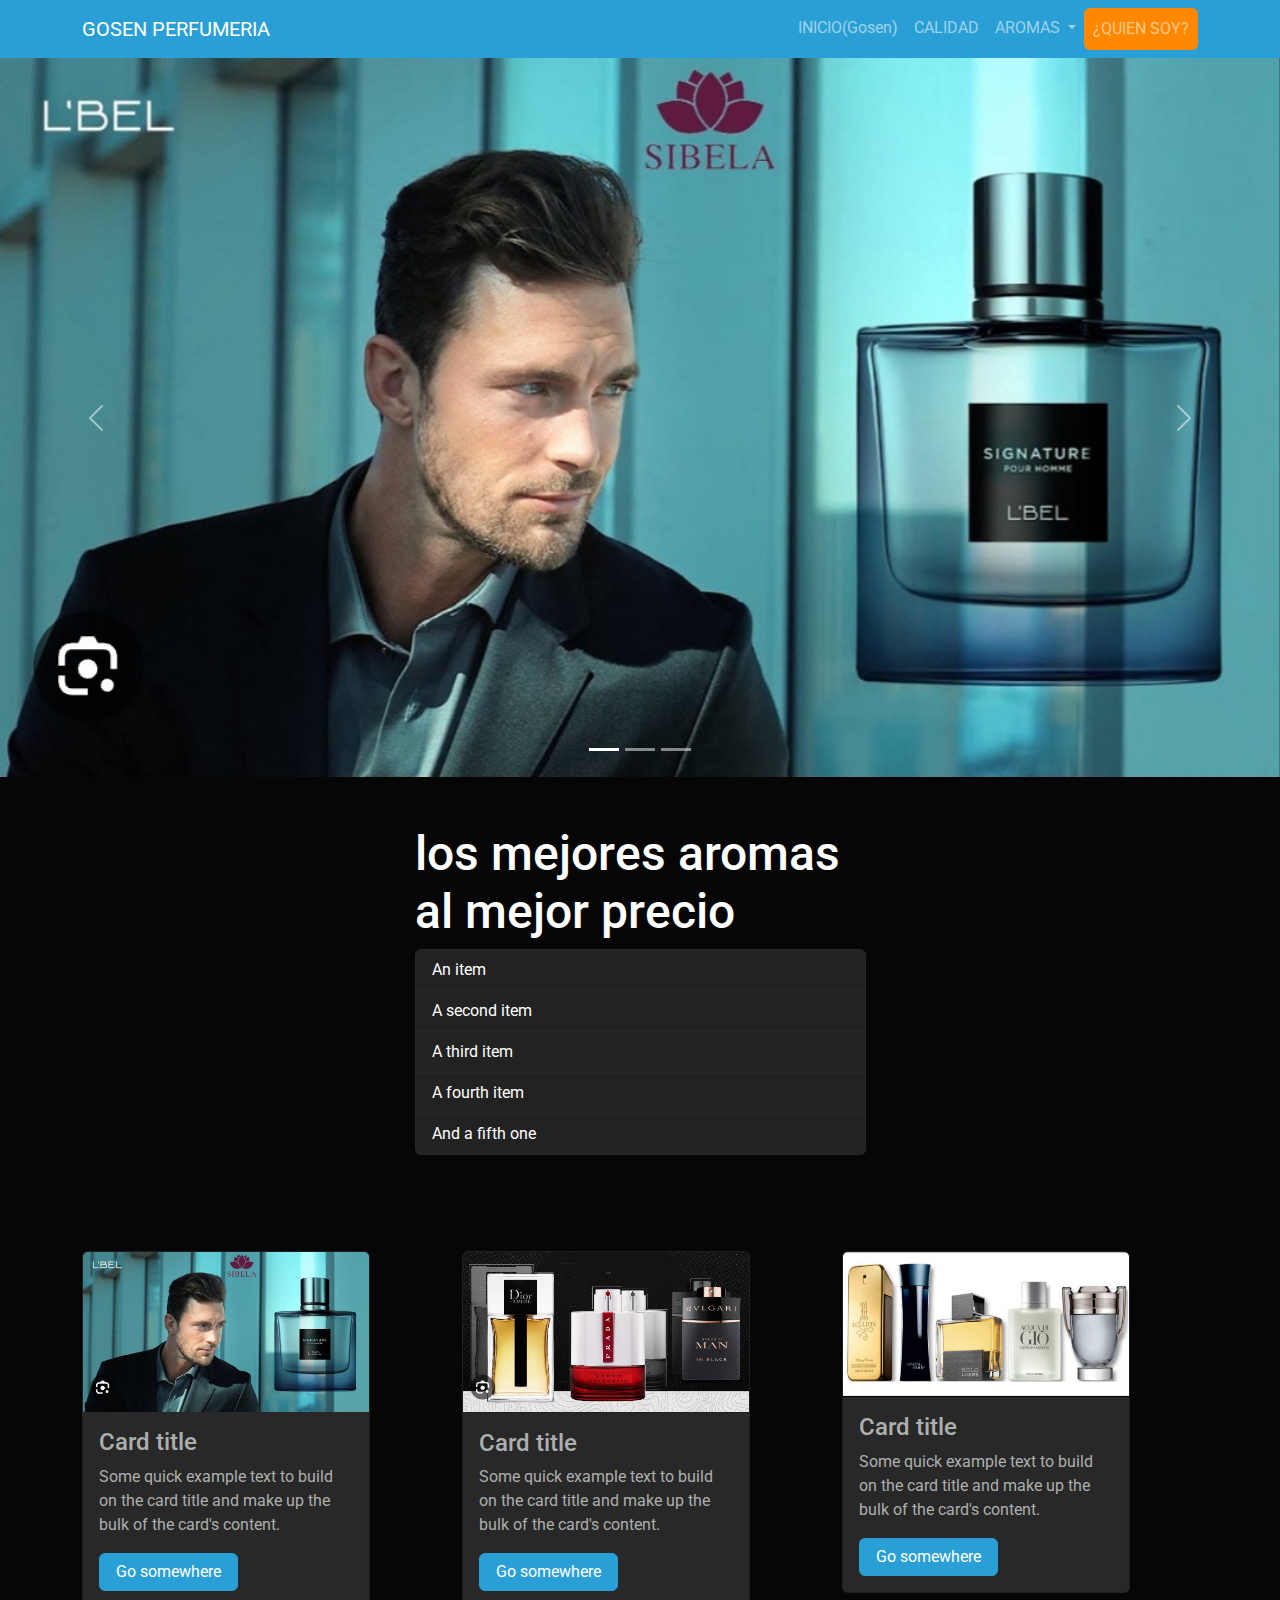
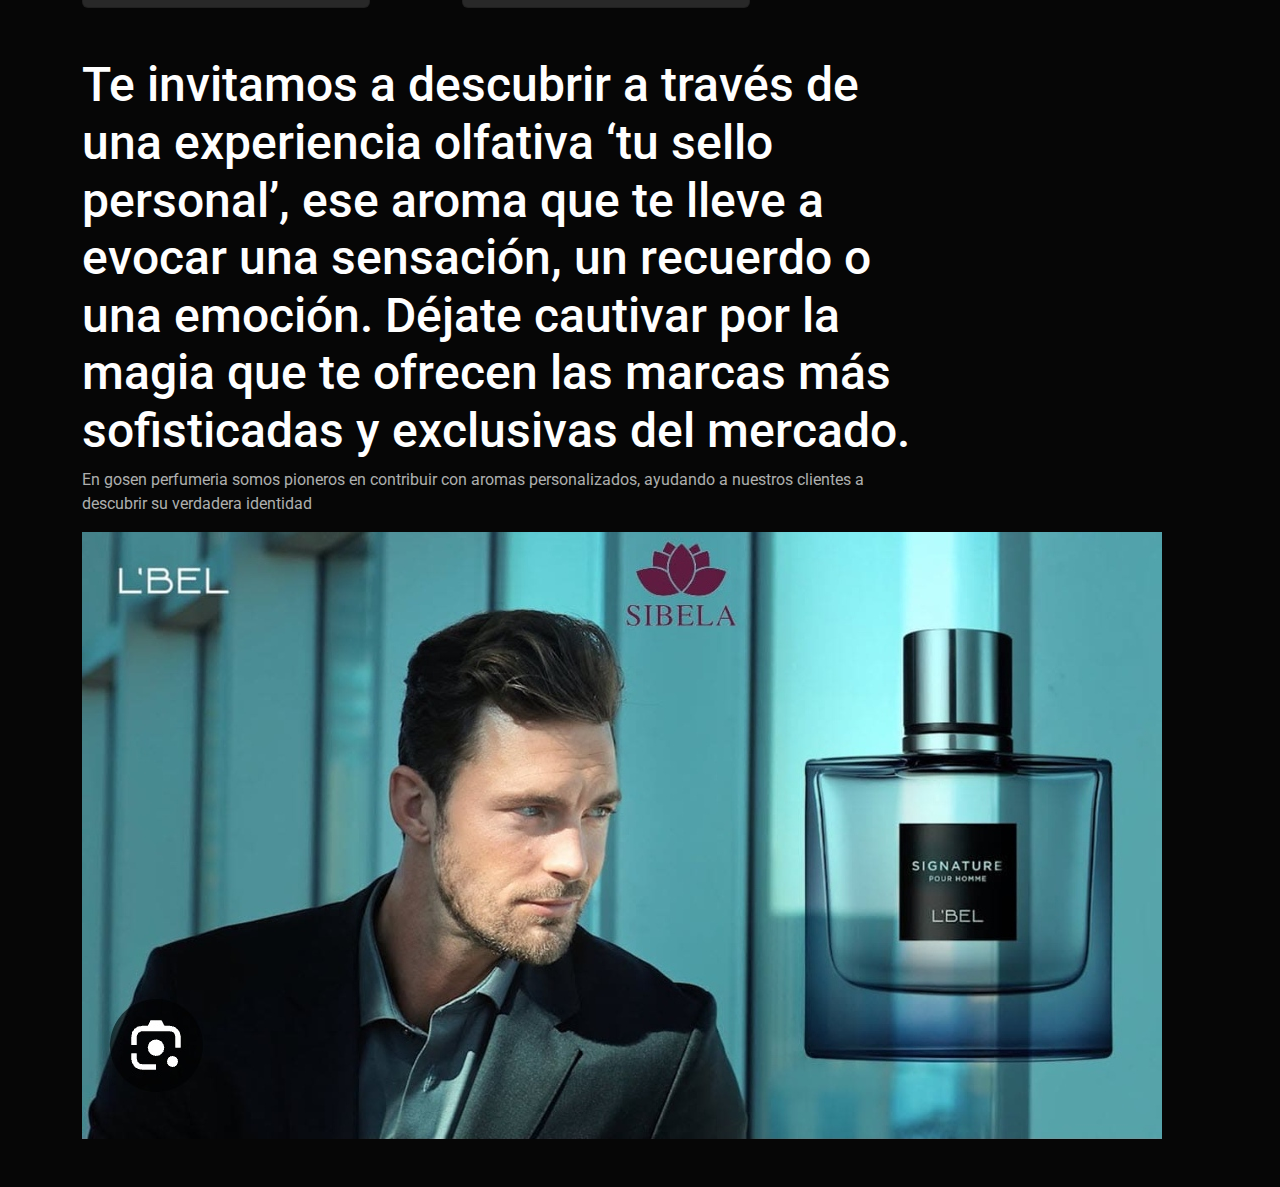
==== index.html @ 59d9da69 "Add files via upload" ====
<!DOCTYPE html>
<html lang="es">
<head>
    <meta charset="UTF-8">
    <meta http-equiv="X-UA-Compatible" content="IE=edge">
    <meta name="viewport" content="width=device-width, initial-scale=1.0">
    <title>Gosen Perfumeria</title>
    <link href="https://cdn.jsdelivr.net/npm/bootstrap@5.0.1/dist/css/bootstrap.min.css" rel="stylesheet">
    <link rel="stylesheet" href="bootstrap.min.css">
</head>
<body>
    <div class="container-fluid bg-primary">

        <div class="container">
            <nav class="navbar navbar-expand-lg navbar-dark">
                <a class="navbar-brand" href="#">GOSEN PERFUMERIA</a>
                <button class="navbar-toggler" type="button" data-toggle="collapse" data-target="#navbarSupportedContent" aria-controls="navbarSupportedContent" aria-expanded="false" aria-label="Toggle navigation">
                  <span class="navbar-toggler-icon"></span>
                </button>
              
                <div class="collapse navbar-collapse" id="navbarSupportedContent">
                  <ul class="navbar-nav ms-auto">
                    <li class="nav-item active">
                      <a class="nav-link" href="#">INICIO<span class="sr-only">(Gosen)</span></a>
                    </li>
                    <li class="nav-item">
                      <a class="nav-link" href="#">CALIDAD</a>
                    </li>
                    <li class="nav-item dropdown">
                      <a class="nav-link dropdown-toggle" href="#" id="navbarDropdown" role="button" data-toggle="dropdown" aria-haspopup="true" aria-expanded="false">
                        AROMAS
                      </a>
                      <div class="dropdown-menu" aria-labelledby="navbarDropdown">
                        <a class="dropdown-item" href="#">Action</a>
                        <a class="dropdown-item" href="#">Another action</a>
                        <div class="dropdown-divider"></div>
                        <a class="dropdown-item" href="#">Something else here</a>
                      </div>
                    </li>
                    <li class="nav-item">
                      <a class="nav-link bg-warning btn" href="#">¿QUIEN SOY?</a>
                    </li>
                  </ul>
                </div>
              </nav>
        </div>
        

    </div>

    

    <div id="carouselExampleIndicators" class="carousel slide" data-bs-ride="carousel">
        <div class="carousel-indicators">
          <button type="button" data-bs-target="#carouselExampleIndicators" data-bs-slide-to="0" class="active" aria-current="true" aria-label="Slide 1"></button>
          <button type="button" data-bs-target="#carouselExampleIndicators" data-bs-slide-to="1" aria-label="Slide 2"></button>
          <button type="button" data-bs-target="#carouselExampleIndicators" data-bs-slide-to="2" aria-label="Slide 3"></button>
        </div>
        <div class="carousel-inner">
          <div class="carousel-item active">
            <img src="./img/gosen1.jpg" class="d-block w-100" alt="...">
          </div>
          <div class="carousel-item">
            <img src="./img/gosen2.jpg" class="d-block w-100" alt="...">
          </div>
          <div class="carousel-item">
            <img src="./img/gosen3.jpg" class="d-block w-100" alt="...">
          </div>
        </div>
        <button class="carousel-control-prev" type="button" data-bs-target="#carouselExampleIndicators" data-bs-slide="prev">
          <span class="carousel-control-prev-icon" aria-hidden="true"></span>
          <span class="visually-hidden">Previous</span>
        </button>
        <button class="carousel-control-next" type="button" data-bs-target="#carouselExampleIndicators" data-bs-slide="next">
          <span class="carousel-control-next-icon" aria-hidden="true"></span>
          <span class="visually-hidden">Next</span>
        </button>
      </div>

          

          <div class="container mt-5">
            <div class="row justify-content-center">
                <div class="col-5">
                    <h2>los mejores aromas al mejor precio</h2>
                    <ul class="list-group">
                        <li class="list-group-item">An item</li>
                        <li class="list-group-item">A second item</li>
                        <li class="list-group-item">A third item</li>
                        <li class="list-group-item">A fourth item</li>
                        <li class="list-group-item">And a fifth one</li>
                      </ul>
                </div>
            </div>


            <div class="row mt-5">
                <div class="col-12 col-md-4 mt-5">
                    <div class="card" style="width: 18rem;">
                        <img class="card-img-top" src="./img/gosen1.jpg" alt="Card image cap">
                        <div class="card-body">
                          <h5 class="card-title">Card title</h5>
                          <p class="card-text">Some quick example text to build on the card title and make up the bulk of the card's content.</p>
                          <a href="#" class="btn btn-primary">Go somewhere</a>
                        </div>
                      </div>
                </div>
                <div class="col-12 col-md-4 mt-5">
                    <div class="card" style="width: 18rem;">
                        <img class="card-img-top" src="./img/gosen2.jpg" alt="Card image cap">
                        <div class="card-body">
                          <h5 class="card-title">Card title</h5>
                          <p class="card-text">Some quick example text to build on the card title and make up the bulk of the card's content.</p>
                          <a href="#" class="btn btn-primary">Go somewhere</a>
                        </div>
                      </div>
                </div>
                <div class="col-12 col-md-4 mt-5">
                    <div class="card" style="width: 18rem;">
                        <img class="card-img-top" src="./img/gosen3.jpg" alt="Card image cap">
                        <div class="card-body">
                          <h5 class="card-title">Card title</h5>
                          <p class="card-text">Some quick example text to build on the card title and make up the bulk of the card's content.</p>
                          <a href="#" class="btn btn-primary">Go somewhere</a>
                        </div>
                      </div>
                </div>
            </div>

            <div class="row mt-5">
                <div class="col-12 col-md-9">
                    <h2>Te invitamos a descubrir a través de una experiencia olfativa ‘tu sello personal’, ese aroma que te lleve a evocar una sensación, 
                        un recuerdo o una emoción. Déjate cautivar por la magia que te ofrecen las marcas más sofisticadas y exclusivas del mercado.</h2>
                    <p>En gosen perfumeria somos pioneros en contribuir con aromas personalizados, ayudando a nuestros clientes a descubrir su verdadera identidad</p>
                    
                </div>
                <div class="col-12 col-2">
                    <img src="./img/gosen1.jpg" class=img-fluid>
                </div>
                
            </div>
          </div><br><br>

          

    
    
    <script src="https://cdn.jsdelivr.net/npm/bootstrap@5.0.1/dist/js/bootstrap.bundle.min.js"></script>
</body>
</html>
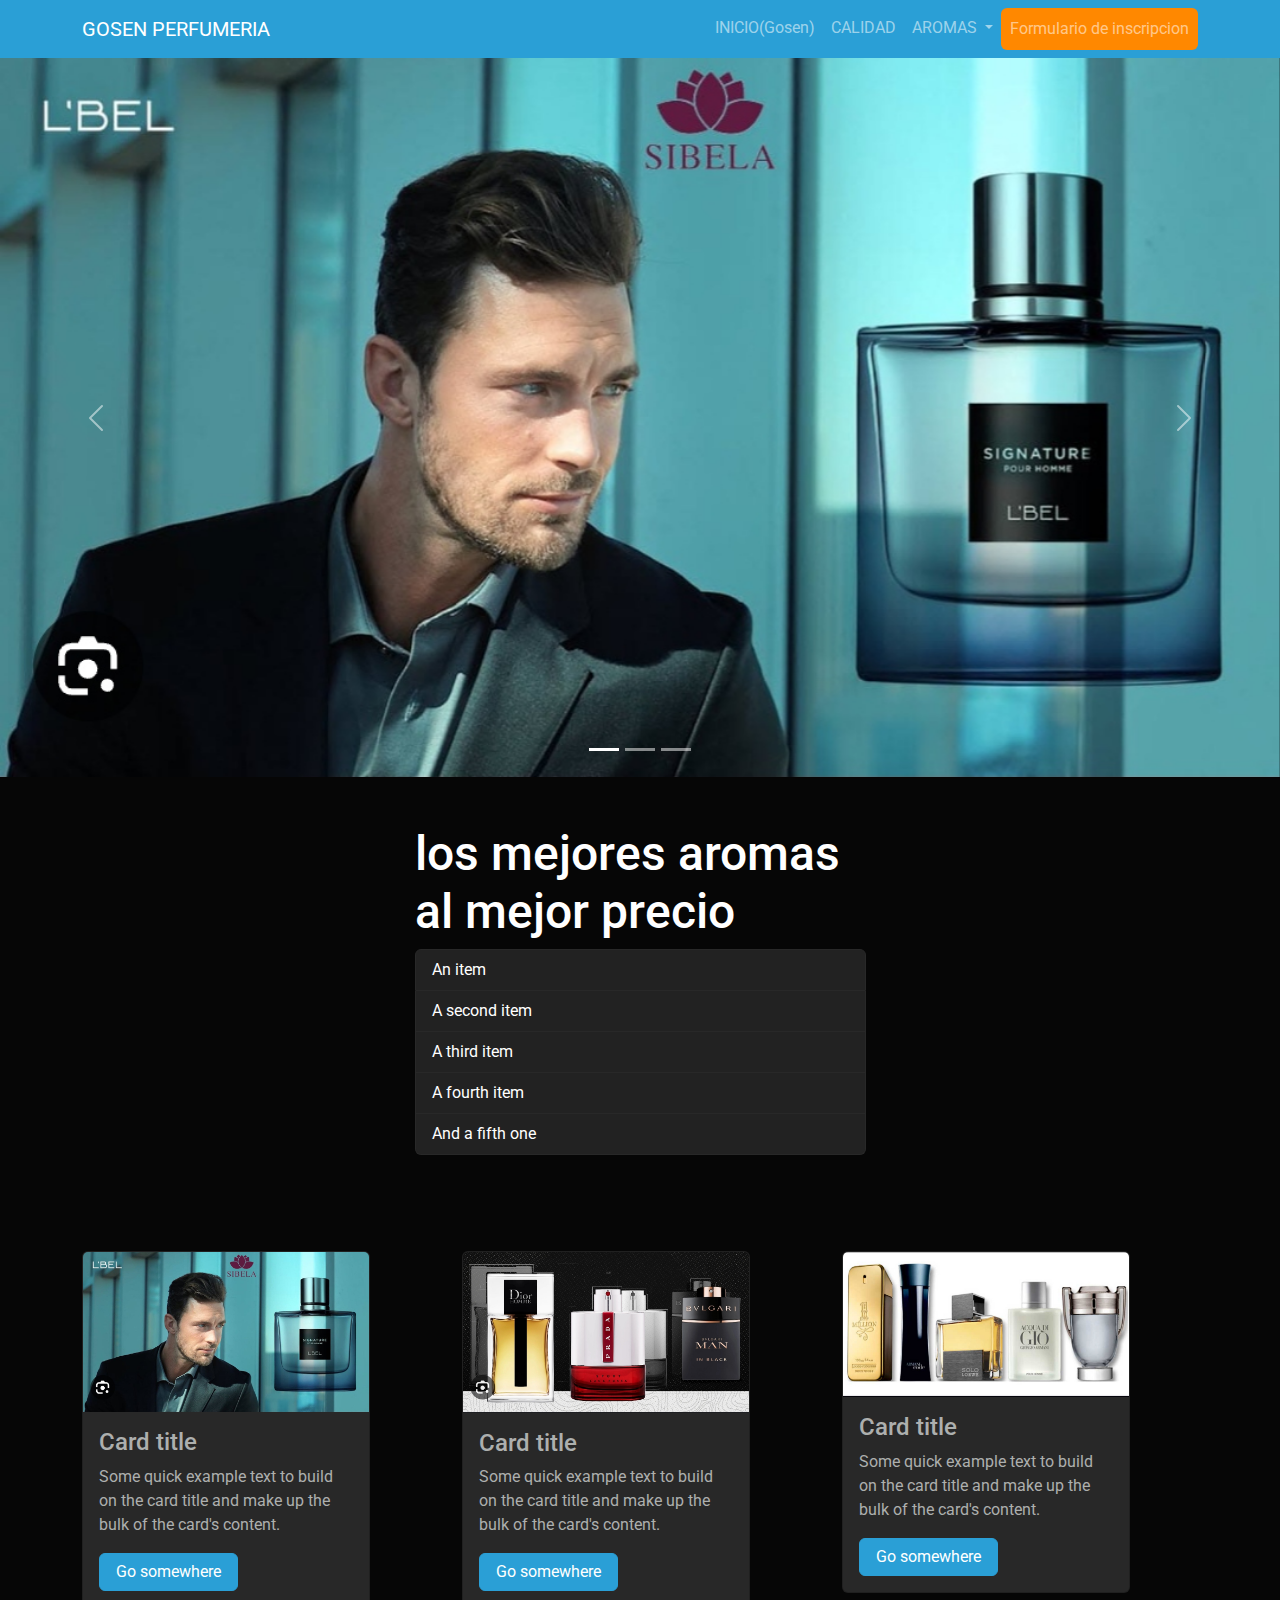
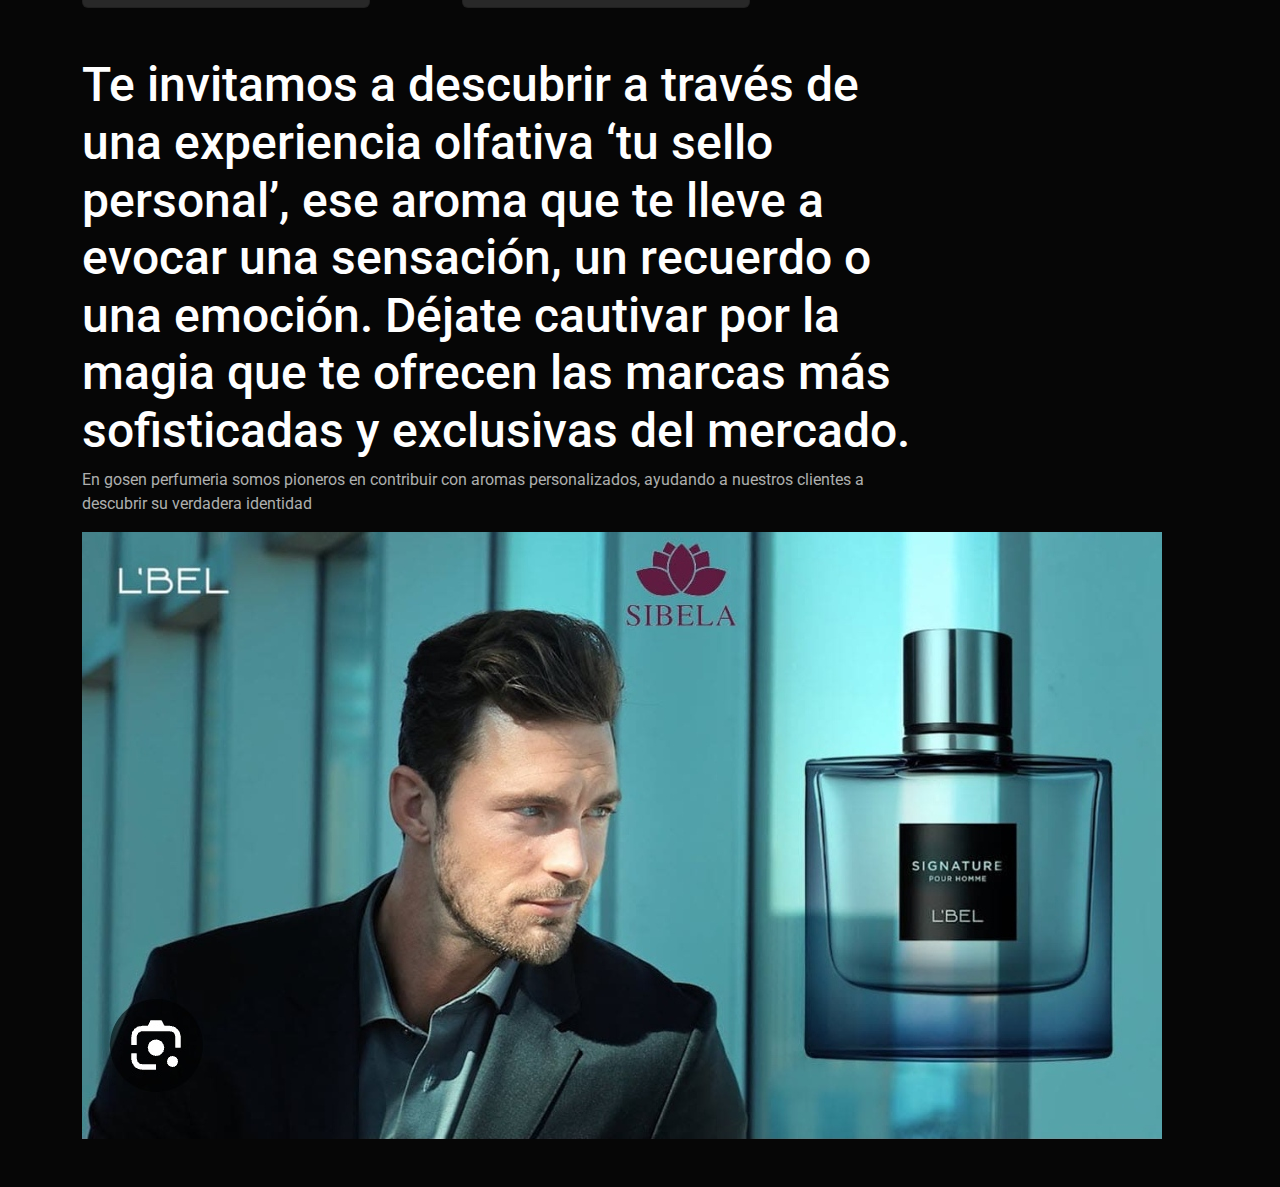
==== commit 6cbbe78a: "Add files via upload" ====
--- a/index.html
+++ b/index.html
@@ -38,7 +38,7 @@
                       </div>
                     </li>
                     <li class="nav-item">
-                      <a class="nav-link bg-warning btn" href="#">¿QUIEN SOY?</a>
+                      <a class="nav-link bg-warning btn" href="formulario.html">Formulario de inscripcion</a>
                     </li>
                   </ul>
                 </div>
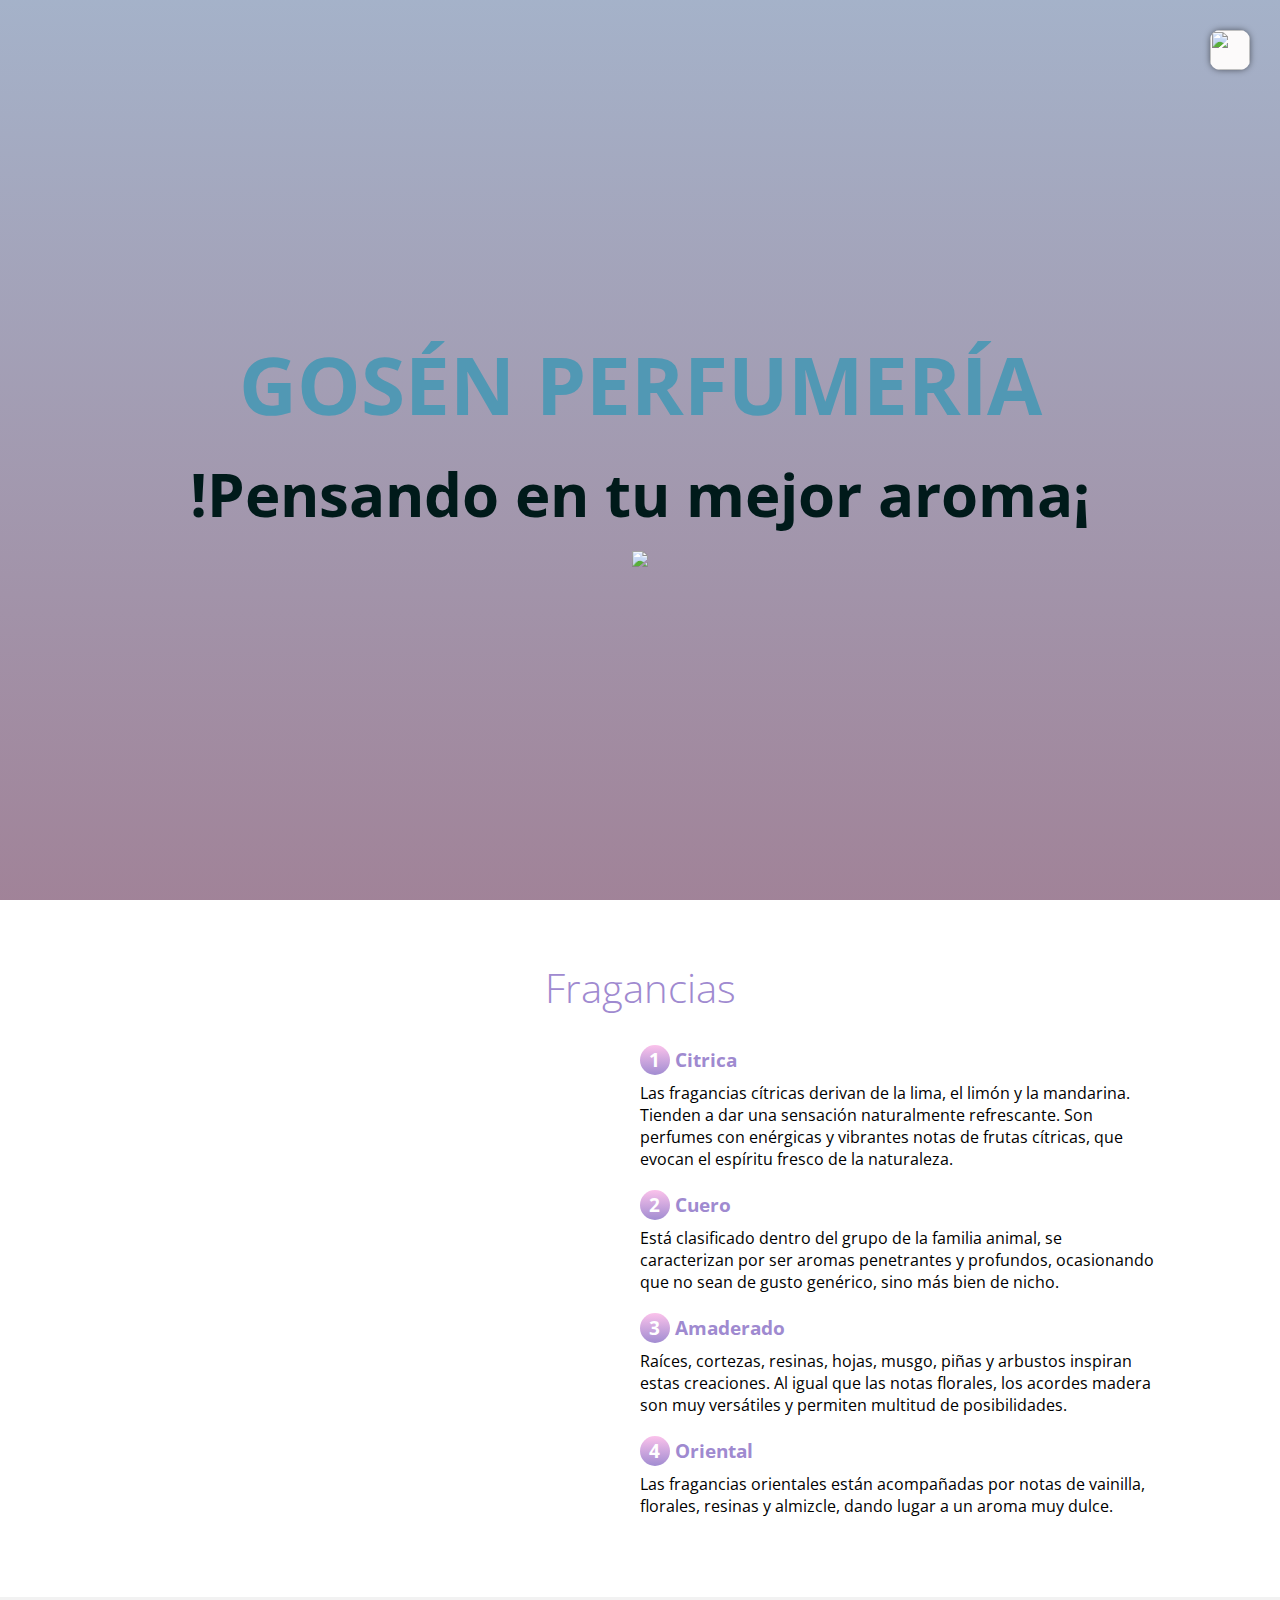
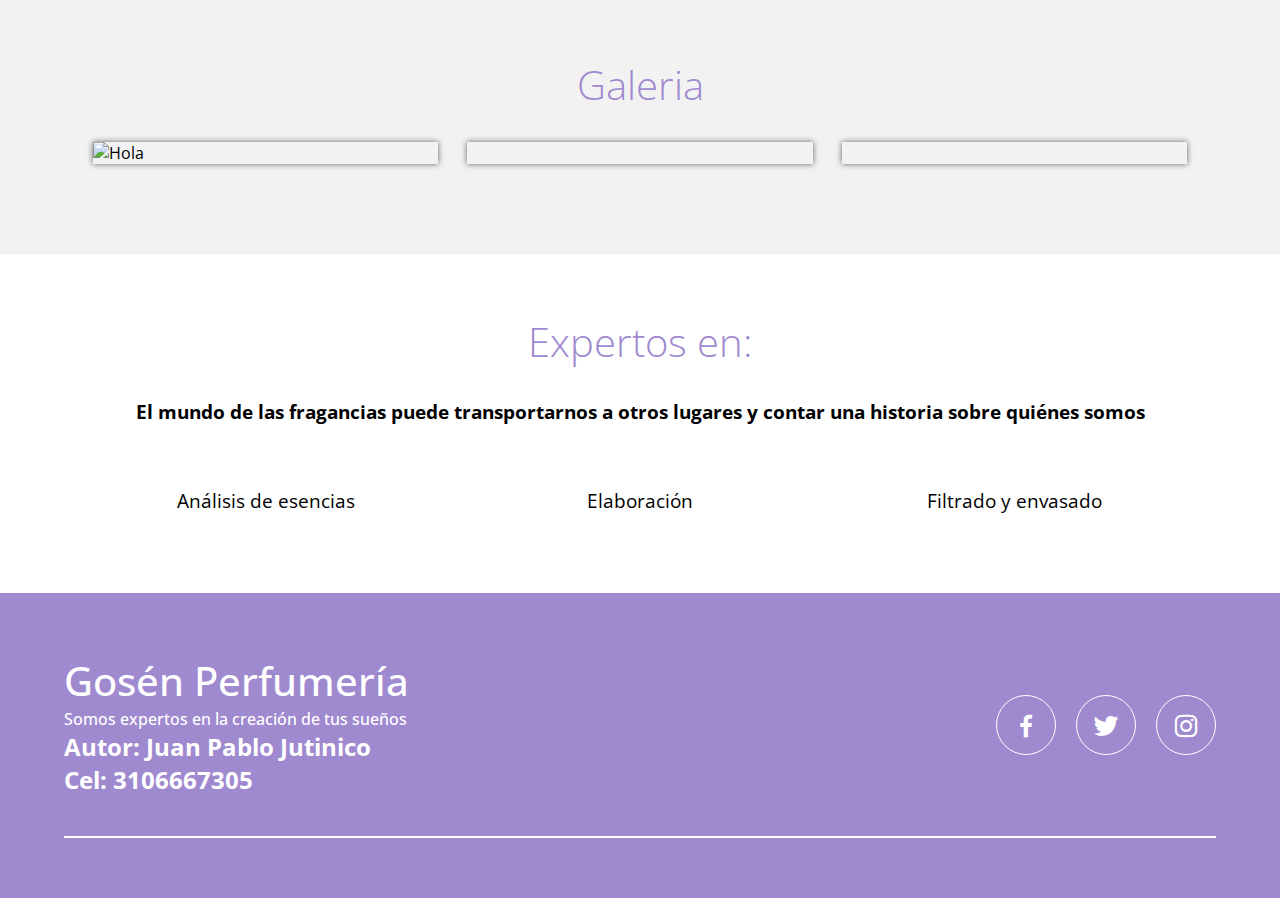
==== commit 8371e058: "Add files via upload" ====
--- a/index.html
+++ b/index.html
@@ -2,149 +2,123 @@
 <html lang="es">
 <head>
     <meta charset="UTF-8">
-    <meta http-equiv="X-UA-Compatible" content="IE=edge">
     <meta name="viewport" content="width=device-width, initial-scale=1.0">
-    <title>Gosen Perfumeria</title>
-    <link href="https://cdn.jsdelivr.net/npm/bootstrap@5.0.1/dist/css/bootstrap.min.css" rel="stylesheet">
-    <link rel="stylesheet" href="bootstrap.min.css">
+    <title>GOSÉN</title>
+    <link rel="stylesheet" href="estilos.css">
+    <link href="https://fonts.googleapis.com/css2?family=Open+Sans:wght@300;400;700&display=swap" rel="stylesheet">
+    <link href='https://unpkg.com/boxicons@2.0.5/css/boxicons.min.css' rel='stylesheet'>
 </head>
 <body>
-    <div class="container-fluid bg-primary">
-
-        <div class="container">
-            <nav class="navbar navbar-expand-lg navbar-dark">
-                <a class="navbar-brand" href="#">GOSEN PERFUMERIA</a>
-                <button class="navbar-toggler" type="button" data-toggle="collapse" data-target="#navbarSupportedContent" aria-controls="navbarSupportedContent" aria-expanded="false" aria-label="Toggle navigation">
-                  <span class="navbar-toggler-icon"></span>
-                </button>
-              
-                <div class="collapse navbar-collapse" id="navbarSupportedContent">
-                  <ul class="navbar-nav ms-auto">
-                    <li class="nav-item active">
-                      <a class="nav-link" href="#">INICIO<span class="sr-only">(Gosen)</span></a>
-                    </li>
-                    <li class="nav-item">
-                      <a class="nav-link" href="#">CALIDAD</a>
-                    </li>
-                    <li class="nav-item dropdown">
-                      <a class="nav-link dropdown-toggle" href="#" id="navbarDropdown" role="button" data-toggle="dropdown" aria-haspopup="true" aria-expanded="false">
-                        AROMAS
-                      </a>
-                      <div class="dropdown-menu" aria-labelledby="navbarDropdown">
-                        <a class="dropdown-item" href="#">Action</a>
-                        <a class="dropdown-item" href="#">Another action</a>
-                        <div class="dropdown-divider"></div>
-                        <a class="dropdown-item" href="#">Something else here</a>
-                      </div>
-                    </li>
-                    <li class="nav-item">
-                      <a class="nav-link bg-warning btn" href="formulario.html">Formulario de inscripcion</a>
-                    </li>
-                  </ul>
-                </div>
-              </nav>
+    
+    <header class="header" id="inicio">
+        <img class="hamburguer" src="img/hamburguesa.svg" alt="">
+        <nav class="menu-navegacion">
+                <a href="#inicio">Inicio</a>
+                <a href="#servicio">fragancias</a>
+                <a href="#galeria">Portafolio</a>
+                <a href="#expertos">Expertos en</a>
+                <a href="#footer">Contacto</a>
+        </nav>
+        <div class="contenedor head">
+            <h1 class="titulo1">GOSÉN PERFUMERÍA</h1>
+            <h1 class="titulo">!Pensando en tu mejor aroma¡</h1>
+            <a href="https://wa.me/573106667305" class="cta"><img src="img/whatsapp-fill.svg" height="80px"></a>
+            
         </div>
         
-
-    </div>
-
-    
-
-    <div id="carouselExampleIndicators" class="carousel slide" data-bs-ride="carousel">
-        <div class="carousel-indicators">
-          <button type="button" data-bs-target="#carouselExampleIndicators" data-bs-slide-to="0" class="active" aria-current="true" aria-label="Slide 1"></button>
-          <button type="button" data-bs-target="#carouselExampleIndicators" data-bs-slide-to="1" aria-label="Slide 2"></button>
-          <button type="button" data-bs-target="#carouselExampleIndicators" data-bs-slide-to="2" aria-label="Slide 3"></button>
-        </div>
-        <div class="carousel-inner">
-          <div class="carousel-item active">
-            <img src="./img/gosen1.jpg" class="d-block w-100" alt="...">
-          </div>
-          <div class="carousel-item">
-            <img src="./img/gosen2.jpg" class="d-block w-100" alt="...">
-          </div>
-          <div class="carousel-item">
-            <img src="./img/gosen3.jpg" class="d-block w-100" alt="...">
-          </div>
-        </div>
-        <button class="carousel-control-prev" type="button" data-bs-target="#carouselExampleIndicators" data-bs-slide="prev">
-          <span class="carousel-control-prev-icon" aria-hidden="true"></span>
-          <span class="visually-hidden">Previous</span>
-        </button>
-        <button class="carousel-control-next" type="button" data-bs-target="#carouselExampleIndicators" data-bs-slide="next">
-          <span class="carousel-control-next-icon" aria-hidden="true"></span>
-          <span class="visually-hidden">Next</span>
-        </button>
-      </div>
-
-          
-
-          <div class="container mt-5">
-            <div class="row justify-content-center">
-                <div class="col-5">
-                    <h2>los mejores aromas al mejor precio</h2>
-                    <ul class="list-group">
-                        <li class="list-group-item">An item</li>
-                        <li class="list-group-item">A second item</li>
-                        <li class="list-group-item">A third item</li>
-                        <li class="list-group-item">A fourth item</li>
-                        <li class="list-group-item">And a fifth one</li>
-                      </ul>
+    </header>
+    <main>
+        <section class="services contenedor" id="servicio">
+            <h2 class="subtitulo">Fragancias</h2>
+            
+            <div class="contenedor-servicio">
+                <img src="img/fragancias.jpg" alt="">
+                <div class="checklist-servicio">
+                    <div class="service">
+                        <h3 class="n-service"><span class="number">1</span>Citrica</h3>
+                        <p>Las fragancias cítricas derivan de la lima, el limón y la mandarina. Tienden a dar una sensación naturalmente refrescante. Son perfumes con enérgicas y vibrantes notas
+                             de frutas cítricas, que evocan el espíritu fresco de la naturaleza. </p>
+                    </div>
+                    <div class="service">
+                        <h3 class="n-service"><span class="number">2</span>Cuero</h3>
+                        <p>Está clasificado dentro del grupo de la familia animal, se caracterizan por ser aromas penetrantes y profundos, ocasionando que no sean de gusto genérico, sino más bien de nicho. </p>
+                    </div>
+                    <div class="service">
+                        <h3 class="n-service"><span class="number">3</span>Amaderado</h3>
+                        <p>Raíces, cortezas, resinas, hojas, musgo, piñas y arbustos inspiran estas creaciones. Al igual que las notas florales, los acordes madera son muy versátiles y permiten multitud de posibilidades. </p>
+                    </div>
+                    <div class="service">
+                        <h3 class="n-service"><span class="number">4</span>Oriental</h3>
+                        <p>Las fragancias orientales están acompañadas por notas de vainilla, florales, resinas y almizcle, dando lugar a un aroma muy dulce. </p>
+                    </div>
                 </div>
             </div>
-
-
-            <div class="row mt-5">
-                <div class="col-12 col-md-4 mt-5">
-                    <div class="card" style="width: 18rem;">
-                        <img class="card-img-top" src="./img/gosen1.jpg" alt="Card image cap">
-                        <div class="card-body">
-                          <h5 class="card-title">Card title</h5>
-                          <p class="card-text">Some quick example text to build on the card title and make up the bulk of the card's content.</p>
-                          <a href="#" class="btn btn-primary">Go somewhere</a>
-                        </div>
-                      </div>
-                </div>
-                <div class="col-12 col-md-4 mt-5">
-                    <div class="card" style="width: 18rem;">
-                        <img class="card-img-top" src="./img/gosen2.jpg" alt="Card image cap">
-                        <div class="card-body">
-                          <h5 class="card-title">Card title</h5>
-                          <p class="card-text">Some quick example text to build on the card title and make up the bulk of the card's content.</p>
-                          <a href="#" class="btn btn-primary">Go somewhere</a>
-                        </div>
-                      </div>
-                </div>
-                <div class="col-12 col-md-4 mt-5">
-                    <div class="card" style="width: 18rem;">
-                        <img class="card-img-top" src="./img/gosen3.jpg" alt="Card image cap">
-                        <div class="card-body">
-                          <h5 class="card-title">Card title</h5>
-                          <p class="card-text">Some quick example text to build on the card title and make up the bulk of the card's content.</p>
-                          <a href="#" class="btn btn-primary">Go somewhere</a>
-                        </div>
-                      </div>
+        </section>
+        <section class="gallery" id="galeria">
+            <div class="contenedor">
+                <h2 class="subtitulo">Galeria</h2>
+                <div class="contenedor-galeria">
+                    <img src="img/uno.jpg" class="img-galeria" alt="Hola">
+                    <img src="img/dos.jpg" class="img-galeria" alt="">
+                    <img src="img/tres.jpg" class="img-galeria" alt="">
+                    <img src="img/cuatro.jpg" class="img-galeria" alt="">
+                    <img src="img/cinco.jpg" class="img-galeria" alt="">
+                    <img src="img/seis.jpg" class="img-galeria" alt="">
                 </div>
             </div>
+        </section>
+        <div class="imagen-light">
+            <img src="img/close.svg" alt="" class="close">
+            <img src="" alt="" class="agregar-imagen">
+        </div>
+        <section class="contenedor" id="expertos">
+            <h2 class="subtitulo">Expertos en:</h2>
+            <center><h3>El mundo de las fragancias puede transportarnos a otros lugares y contar una historia sobre quiénes somos</h3></center><br><br>
+            <section class="experts">
+                <div class="cont-expert">
+                    <img src="img/expert1.jpg" alt="">
+                    <h3 class="n-expert">Análisis de esencias</h3>
+                </div>
+                <div class="cont-expert">
+                    <img src="img/expert2.jpg" alt="">
+                    <h3 class="n-expert">Elaboración</h3>
+                </div>
+                <div class="cont-expert">
+                    <img src="img/expert3.jpg" alt="">
+                    <h3 class="n-expert">Filtrado y envasado</h3>
+                </div>
+            </section>
+        </section>
+    </main>
 
-            <div class="row mt-5">
-                <div class="col-12 col-md-9">
-                    <h2>Te invitamos a descubrir a través de una experiencia olfativa ‘tu sello personal’, ese aroma que te lleve a evocar una sensación, 
-                        un recuerdo o una emoción. Déjate cautivar por la magia que te ofrecen las marcas más sofisticadas y exclusivas del mercado.</h2>
-                    <p>En gosen perfumeria somos pioneros en contribuir con aromas personalizados, ayudando a nuestros clientes a descubrir su verdadera identidad</p>
-                    
+    <footer id="footer">
+        <div class="contenedor footer-content">
+                <div class="contact-us">
+                    <h2 class="brand">Gosén Perfumería</h2>
+                    <p>Somos expertos en la creación de tus sueños</p>
+                    <h2>Autor: Juan Pablo Jutinico</h2>
+                    <h2>Cel: 3106667305</h2>
                 </div>
-                <div class="col-12 col-2">
-                    <img src="./img/gosen1.jpg" class=img-fluid>
+                <div class="social-media">
+                    <a href="./" class="social-media-icon">
+                        <i class='bx bxl-facebook'></i>
+                    </a>
+                    <a href="./" class="social-media-icon">
+                        <i class='bx bxl-twitter' ></i>
+                    </a>
+                    <a href="./" class="social-media-icon">
+                        <i class='bx bxl-instagram' ></i>
+                    </a>
                 </div>
                 
-            </div>
-          </div><br><br>
+        </div>
 
-          
+        
+        <div class="line"></div>
 
-    
-    
-    <script src="https://cdn.jsdelivr.net/npm/bootstrap@5.0.1/dist/js/bootstrap.bundle.min.js"></script>
+        
+    </footer>
+    <script src="js/menu.js"></script>
+    <script src="js/lightbox.js"></script>
 </body>
 </html>--- a/estilos.css
+++ b/estilos.css
@@ -0,0 +1,403 @@
+*{
+    margin: 0;
+    padding: 0;
+    box-sizing: border-box;
+}
+
+:root{
+    scroll-behavior: smooth;
+}
+
+body{
+    font-family: 'Open Sans', sans-serif;
+}
+
+.contenedor{
+    width: 90%;
+    max-width: 1200px;
+    overflow: hidden;
+    margin: auto;
+    padding: 60px 0;
+}
+
+.header{
+    height: 100vh;
+    /* 02 */
+    background-image: linear-gradient(to top, rgba(61, 0, 44, 0.486) 0%, hsla(218, 31%, 45%, 0.514) 100%), url(img/logo1.jpg);
+    background-repeat: no-repeat;
+    background-position: center;
+    background-size: cover;
+    
+}
+
+.head{
+    padding: 0;
+    height: 100%;
+    display: flex;
+    flex-direction: column;
+    justify-content: center;
+    text-align: center;
+    color: #fdf8f8;
+}
+
+
+.hamburguer{
+    position: fixed;
+    top: 30px;
+    right: 30px;
+    background: #fcfafa;
+    width: 40px;
+    height: 40px;
+    cursor: pointer;
+    border-radius: 10px;
+    box-shadow: 0 0 6px rgba(0, 0, 0, .5);
+}
+
+.menu-navegacion{
+    position: fixed;
+    top: 0;
+    width: 30vw;
+    height: 100%;
+    /* background-image: linear-gradient(to top, #fbc2eb 0%, #a6c0ee 100%); */
+    /* 02 */
+    background-image: linear-gradient(to top, #a18cd1 0%, #fbc2eb 100%);
+    /* 028 */
+    background-image: linear-gradient(135deg, #667eea 0%, #764ba2 100%);
+    display: flex;
+    flex-direction: column;
+    justify-content: space-evenly;
+    align-items: center;
+    right: 0;
+    transform: translateX(110%);
+    transition:transform 0.3s ease-in-out;
+    box-shadow: 0 0 6px rgba(0, 0, 0, .5);
+}
+
+.spread{
+    transform: translateX(0);
+}
+
+.menu-navegacion a{
+    color: #fff;
+    text-decoration: none;
+}
+
+
+
+.titulo{
+    font-size: 60px;
+    margin-bottom: 15px;
+    color:rgb(0, 26, 26);
+}
+
+.titulo1{
+    font-size: 80px;
+    margin-bottom: 15px;
+    color:rgb(81, 152, 180);
+}
+
+.copy{
+    font-weight: 300;
+    font-size: 25px;
+    color:rgb(25, 104, 104);
+}
+
+/* Services */
+
+.subtitulo{
+    color: #9f8ad0;
+    font-size: 40px;
+    text-align: center;
+    font-weight: 300;
+    margin-bottom: 30px;
+}
+
+.contenedor-servicio{
+    display: flex;
+    justify-content: space-evenly;
+    align-items: center;
+    flex-wrap: wrap;
+}
+
+.contenedor-servicio img{
+    width: 40%;
+}
+
+.checklist-servicio{
+    width: 45%;
+}
+
+.service{
+    margin-bottom: 20px;
+}
+
+.n-service{
+    margin-bottom: 7px;
+    color: #9f8ad0;
+}
+
+.number{
+    display: inline-block;
+    /* 02 */
+    background-image: linear-gradient(to top, #a18cd1 0%, #fbc2eb 100%);
+    line-height: 30px;
+    text-align: center;
+    border-radius: 50%;
+    margin-right: 5px;
+    width: 30px;
+    height: 30px;
+    color: #fff;
+    font-weight: 700;
+}
+
+.gallery{
+    background: #f2f2f2;
+}
+
+.contenedor-galeria{
+    display: flex;
+    flex-wrap: wrap;
+    justify-content: space-evenly;
+    margin-top: 30px;
+}
+
+.img-galeria{
+    width: 30%;
+    display: block;
+    margin-bottom: 15px;
+    box-shadow: 0 0 6px rgba(0, 0, 0, .6);
+    cursor: pointer;
+}
+
+.imagen-light{
+    position: fixed;
+    display: flex;
+    align-items: center;
+    justify-content: center;
+    width: 100%;
+    height: 100%;
+    top: 0;
+    left: 0;
+    background: rgba(0, 0, 0, 0.534);
+    transform: translate(100%);
+    transition: transform .2s ease-in-out;
+}
+
+.agregar-imagen{
+    width: 60%;
+    transform: scale(0);
+    border-radius: 10px;
+    transition: transform .3s .2s;
+}
+
+.showImage{
+    transform: scale(1);
+}
+
+.show{
+    transform: translate(0);
+}
+
+.close{
+    position: absolute;
+    top: 15px;
+    right: 15px;
+    width: 40px;
+    cursor: pointer;
+}
+
+.experts{
+    width: 100%;
+    display: flex;
+    flex-wrap: wrap;
+    justify-content: space-evenly;
+    align-items: center;
+}
+
+.cont-expert{
+    width: 30%;
+    text-align: center;
+    margin-bottom: 20px;
+}
+
+.cont-expert img{
+    display: block;
+    margin: auto;
+    width: 80%;
+}
+
+.n-expert{
+    width: 100%;
+    display: inline-block;
+    margin-top: 20px;
+    font-weight: 400;
+}
+
+footer{
+    background: #9f8ad0;
+    padding-bottom: 0.1px;
+}
+
+.footer-content{
+    display: flex;
+    justify-content: space-between;
+    align-items: center;
+    flex-wrap: wrap;
+    padding-top: 60px;
+    padding-bottom: 40px;
+}
+
+
+.contact-us{
+    width: 40%;
+    color: #fff;
+}
+
+.brand{
+    font-weight: 500;
+    font-size: 40px;
+}
+
+.brand+p{
+    font-weight: 500;
+}
+
+.social-media{
+    width: 50%;
+    display: flex;
+    justify-content: flex-end;
+}
+
+.social-media-icon{
+    display: inline-block;
+    margin-left: 20px;
+    width: 60px;
+    height: 60px;
+    border: 1px solid #fff;
+    border-radius: 50%;
+    text-align: center;
+    color: #fff;
+}
+
+.social-media-icon i{
+    font-size: 30px;
+    line-height: 60px;
+}
+
+.line{
+    width: 90%;
+    max-width: 1200px;
+    margin: auto;
+    height: 2px;
+    background: #fff;
+    margin-bottom: 60px;
+}
+
+.social-media-icon:hover{
+    background: #fff;
+    color:#764ba2;
+}
+
+@media screen and (max-width: 800px){
+    .menu-navegacion{
+        width: 50vw;
+    }
+
+    .titulo{
+        font-size: 40px;
+    }
+
+    .titulo1{
+        font-size: 50px;
+    }
+
+    .contenedor-servicio img{
+        width: 80%;
+        margin-bottom: 40px;
+    }
+    
+    .checklist-servicio{
+        width: 80%;
+    }
+
+    .service{
+        margin-bottom: 30px;
+    }
+
+    .img-galeria{
+        width: 45%;
+    }
+    
+    .agregarImagen{
+        width: 80%;
+    }
+
+    
+    .cont-expert{
+        width: 80%;
+    }
+    
+    .footer-content{
+        justify-content: center;
+    }
+
+    .social-media{
+        width: 80%;
+        justify-content: space-evenly;
+    }
+
+    .social-media-icon{
+        margin-left: 0;
+    }
+
+    .contact-us{
+        text-align: center;
+        width: 80%;
+        margin-bottom: 40px;
+    }
+    
+}
+
+
+@media screen and (max-width: 500px){
+    .menu-navegacion{
+        width: 65vw;
+    }
+
+    .hamburguer{
+        top: 20px;
+        right: 20px;
+    }
+
+    .titulo{
+        font-size: 30px;
+    }
+
+    .subtitulo{
+        font-size: 30px;
+    }
+
+    .img-galeria{
+        width: 95%;
+    }
+    
+    .agregar-imagen{
+        width: 90%;
+    }
+
+    .social-media{
+        width: 100%;
+        justify-content: space-evenly;
+    }
+
+    .social-media-icon{
+        margin-left: 0;
+    }
+
+    .contact-us{
+        text-align: center;
+        width: 95%;
+        margin-bottom: 40px;
+    }
+    
+}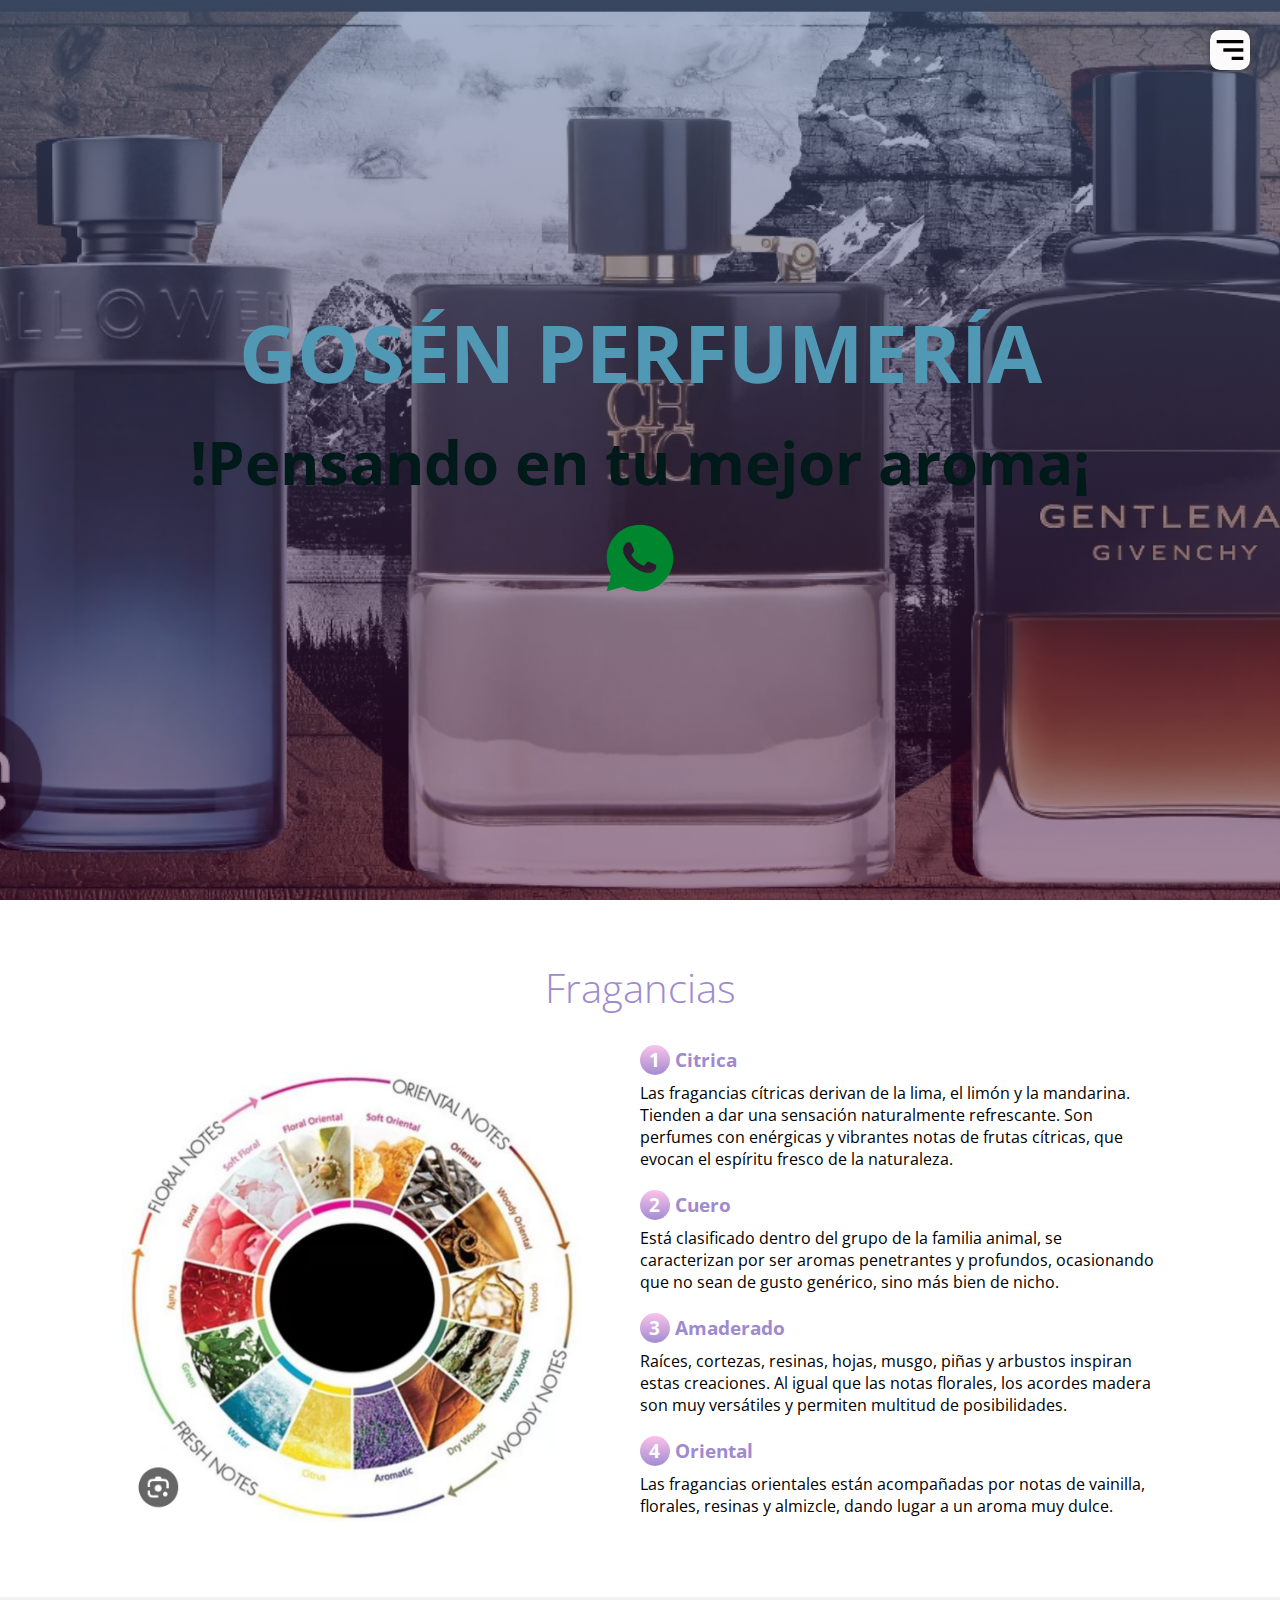
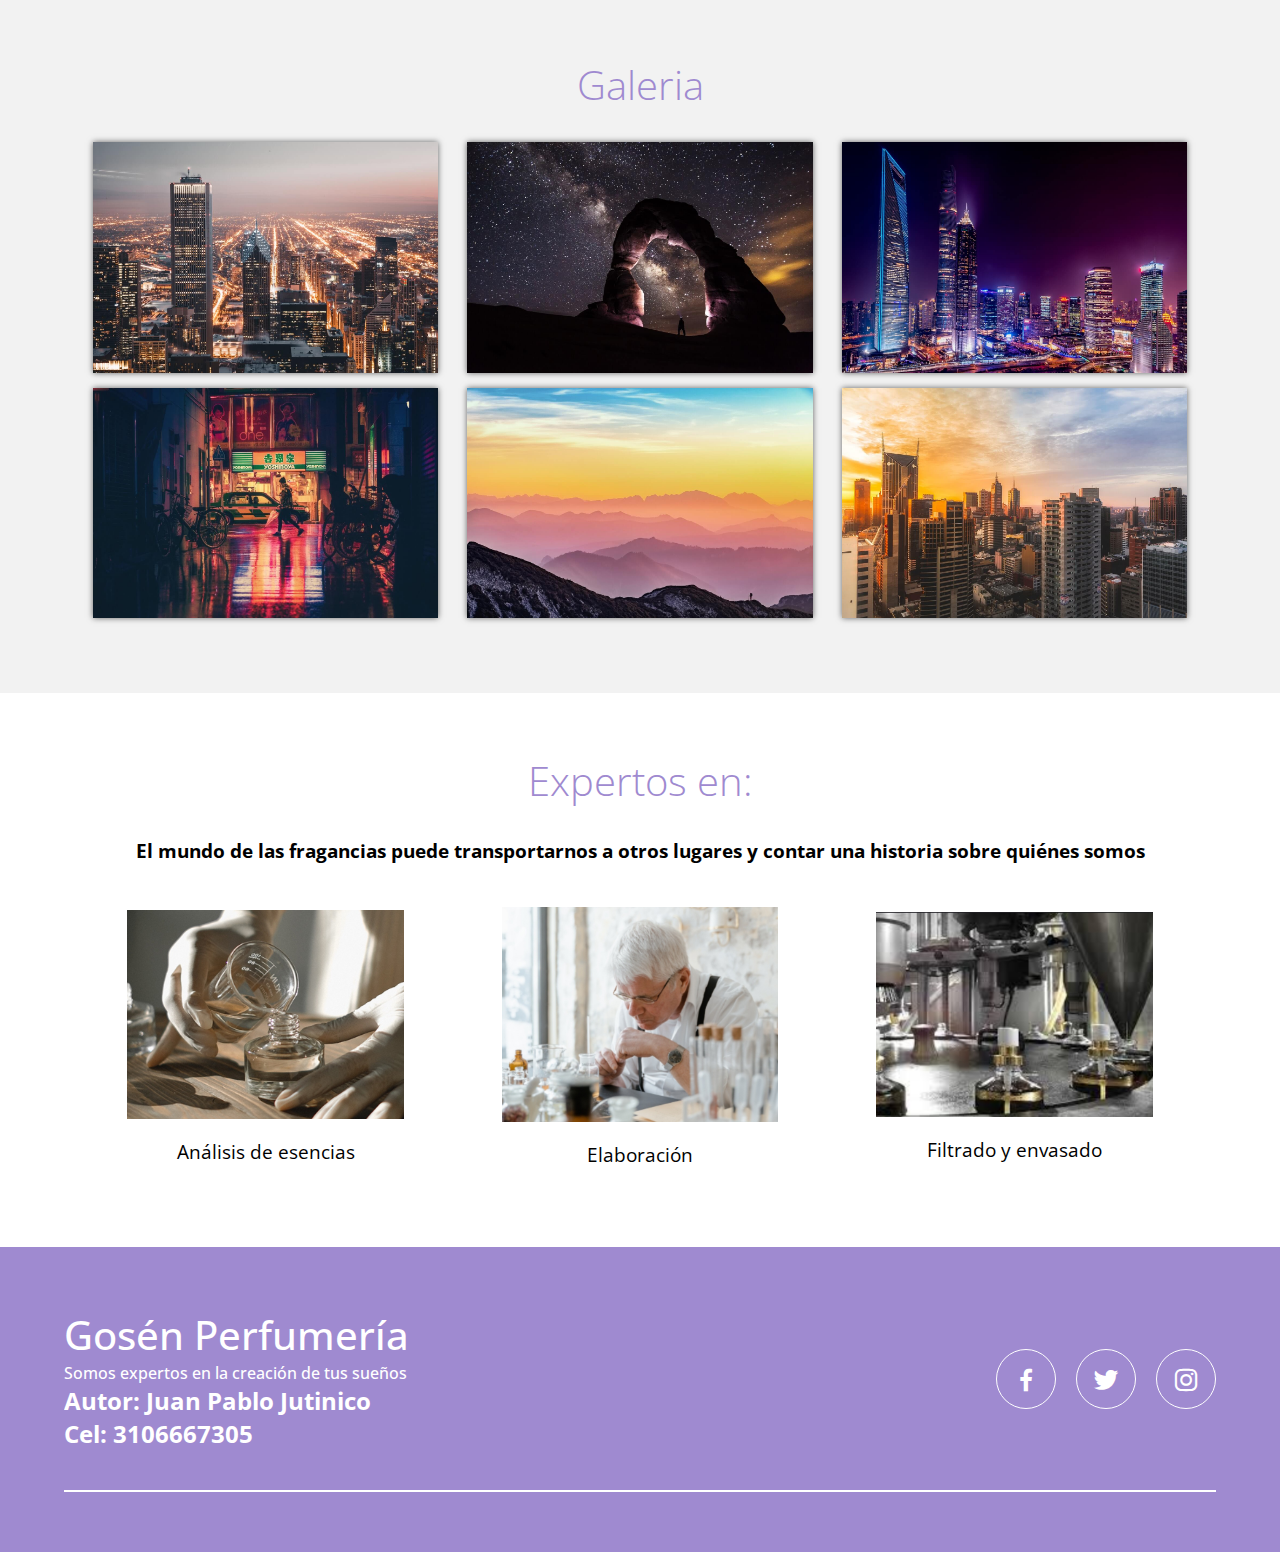
==== commit 6875b55d: "Add files via upload" ====
--- a/index.html
+++ b/index.html
@@ -22,7 +22,7 @@
         <div class="contenedor head">
             <h1 class="titulo1">GOSÉN PERFUMERÍA</h1>
             <h1 class="titulo">!Pensando en tu mejor aroma¡</h1>
-            <a href="https://wa.me/573106667305" class="cta"><img src="img/whatsapp-fill.svg" height="80px"></a>
+            <a href="https://wa.me/573214734987" class="cta"><img src="img/whatsapp-fill.svg" height="80px"></a>
             
         </div>
         
@@ -120,5 +120,6 @@
     </footer>
     <script src="js/menu.js"></script>
     <script src="js/lightbox.js"></script>
+    <script src="js/main.js"></script>
 </body>
 </html>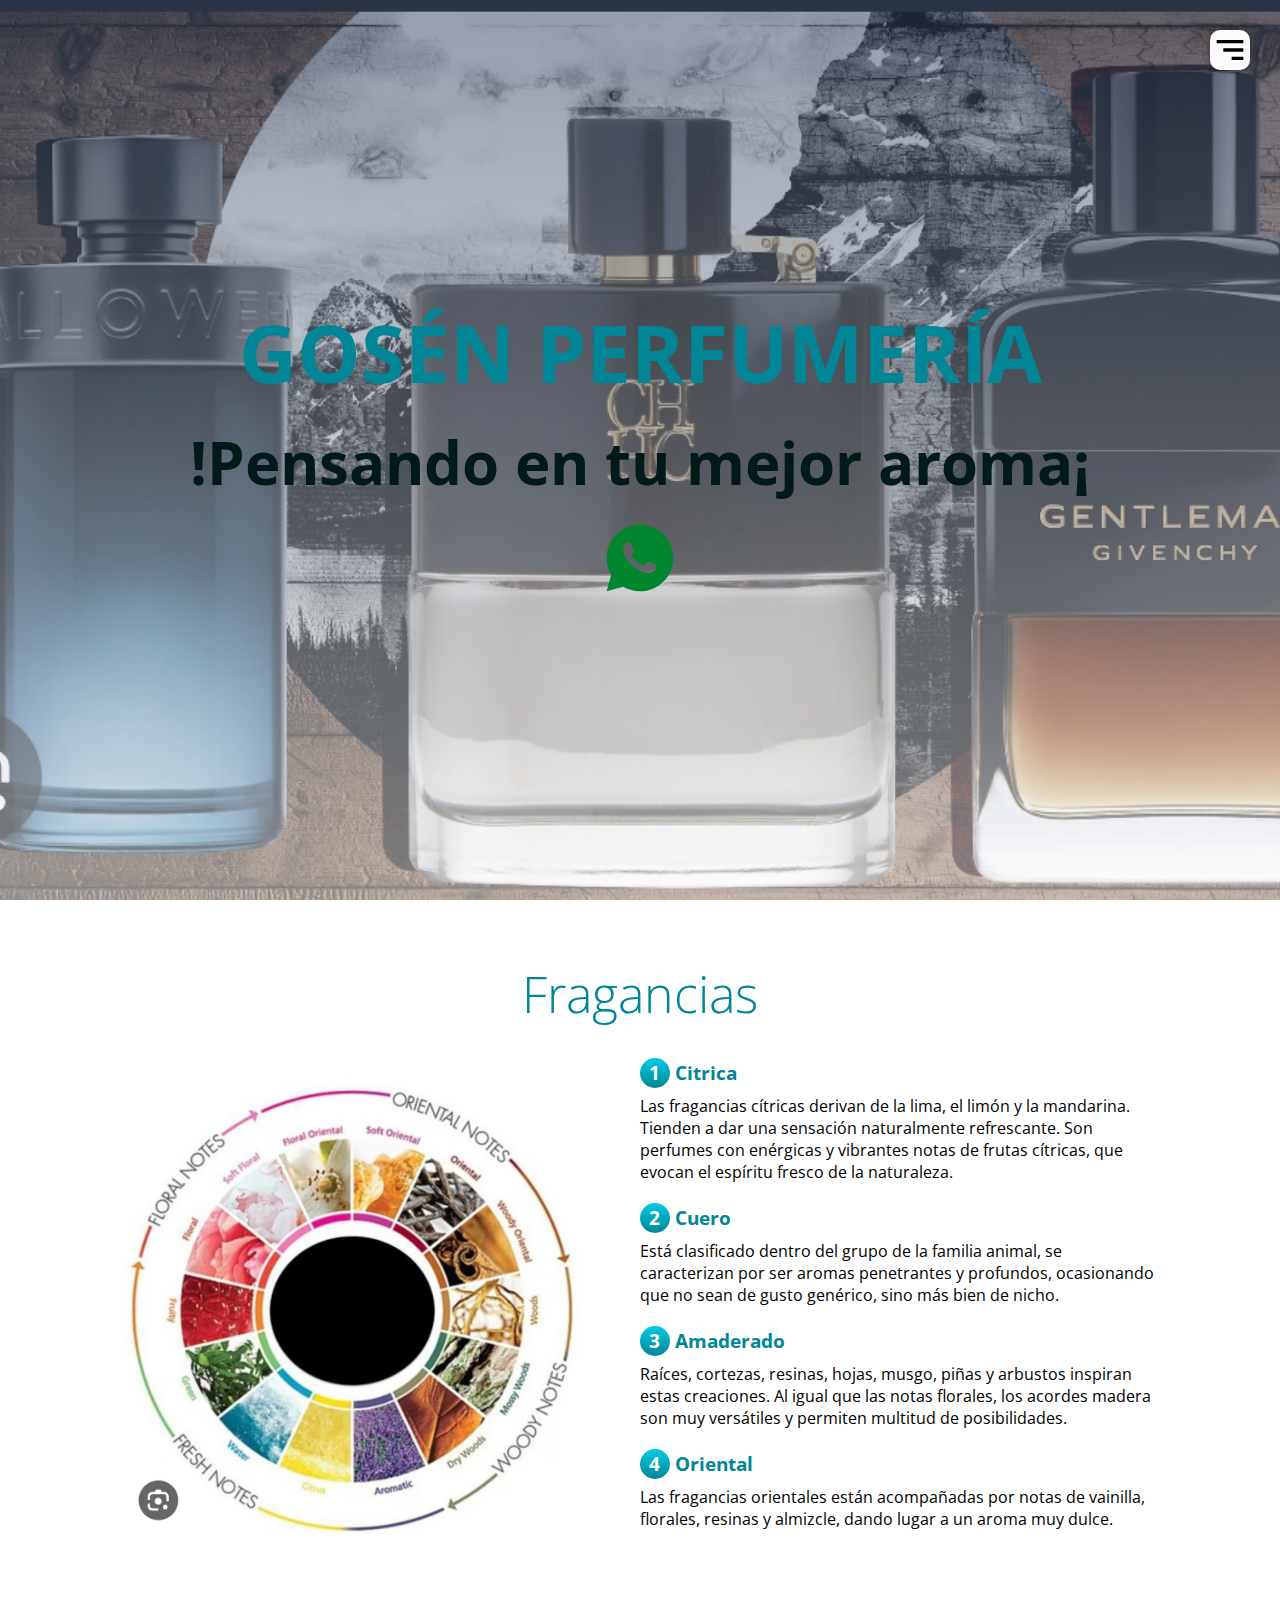
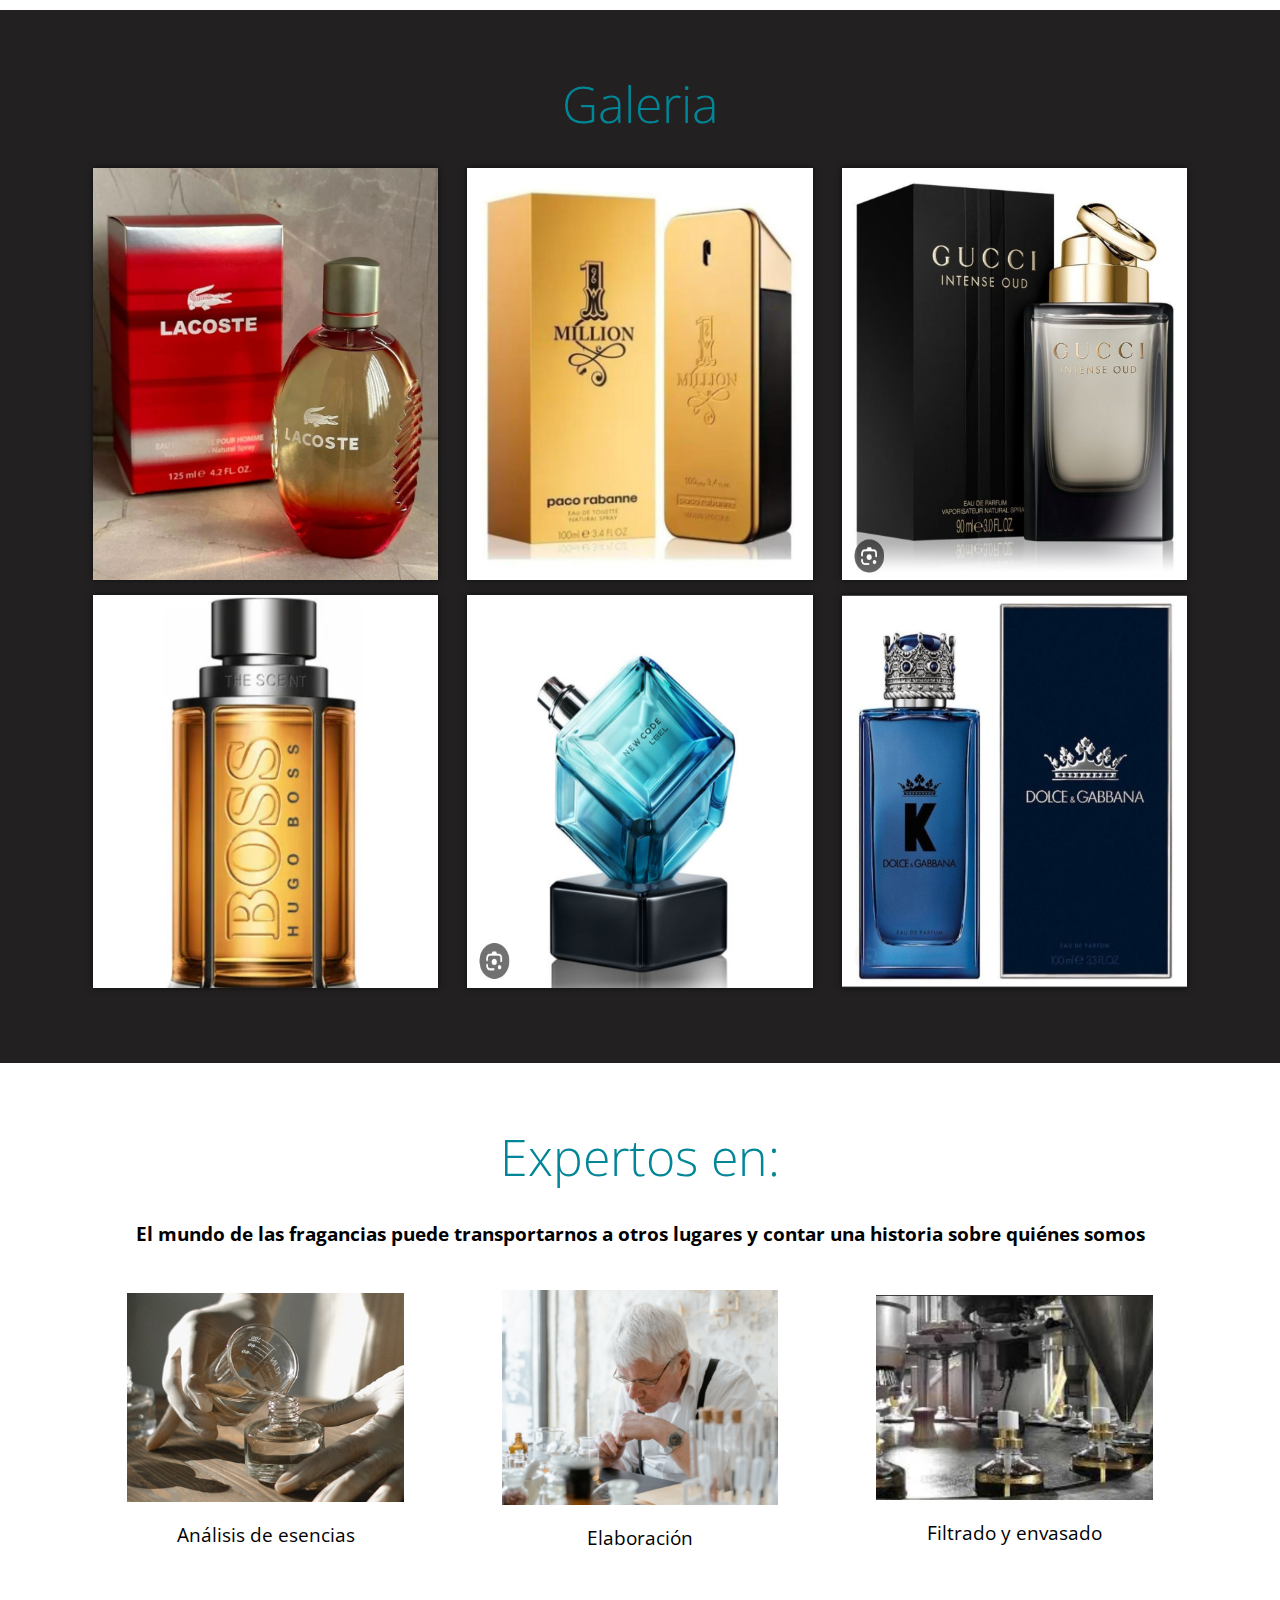
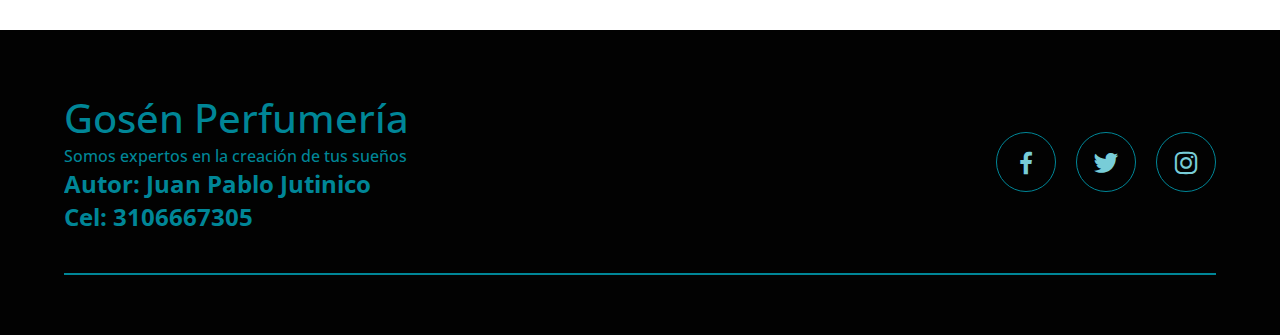
==== commit d86ed462: "Add files via upload" ====
--- a/index.html
+++ b/index.html
@@ -58,12 +58,12 @@
             <div class="contenedor">
                 <h2 class="subtitulo">Galeria</h2>
                 <div class="contenedor-galeria">
-                    <img src="img/uno.jpg" class="img-galeria" alt="Hola">
-                    <img src="img/dos.jpg" class="img-galeria" alt="">
-                    <img src="img/tres.jpg" class="img-galeria" alt="">
-                    <img src="img/cuatro.jpg" class="img-galeria" alt="">
-                    <img src="img/cinco.jpg" class="img-galeria" alt="">
-                    <img src="img/seis.jpg" class="img-galeria" alt="">
+                    <img src="img/uno1.jpg" class="img-galeria" alt="Hola">
+                    <img src="img/dos2.jpg" class="img-galeria" alt="">
+                    <img src="img/tres3.jpg" class="img-galeria" alt="">
+                    <img src="img/cuatro4.jpg" class="img-galeria" alt="">
+                    <img src="img/cinco5.jpg" class="img-galeria" alt="">
+                    <img src="img/seis6.jpg" class="img-galeria" alt="">
                 </div>
             </div>
         </section>
@@ -118,8 +118,8 @@
 
         
     </footer>
-    <script src="js/menu.js"></script>
-    <script src="js/lightbox.js"></script>
-    <script src="js/main.js"></script>
+    <script src="menu.js"></script>
+    <script src="lightbox.js"></script>
+    <script src="main.js"></script>
 </body>
 </html>--- a/estilos.css
+++ b/estilos.css
@@ -23,7 +23,7 @@
 .header{
     height: 100vh;
     /* 02 */
-    background-image: linear-gradient(to top, rgba(61, 0, 44, 0.486) 0%, hsla(218, 31%, 45%, 0.514) 100%), url(img/logo1.jpg);
+    background-image: linear-gradient(to top, rgba(252, 254, 255, 0.486) 0%, hsla(218, 32%, 29%, 0.514) 100%), url(img/logo1.jpg);
     background-repeat: no-repeat;
     background-position: center;
     background-size: cover;
@@ -60,9 +60,9 @@
     height: 100%;
     /* background-image: linear-gradient(to top, #fbc2eb 0%, #a6c0ee 100%); */
     /* 02 */
-    background-image: linear-gradient(to top, #a18cd1 0%, #fbc2eb 100%);
+    background-image: linear-gradient(to top, #008697 0%, #09373d 100%);
     /* 028 */
-    background-image: linear-gradient(135deg, #667eea 0%, #764ba2 100%);
+    background-image: linear-gradient(135deg, #1536c5 0%, #024e58 100%);
     display: flex;
     flex-direction: column;
     justify-content: space-evenly;
@@ -93,7 +93,7 @@
 .titulo1{
     font-size: 80px;
     margin-bottom: 15px;
-    color:rgb(81, 152, 180);
+    color:#008697;
 }
 
 .copy{
@@ -105,8 +105,8 @@
 /* Services */
 
 .subtitulo{
-    color: #9f8ad0;
-    font-size: 40px;
+    color: #008697;
+    font-size: 50px;
     text-align: center;
     font-weight: 300;
     margin-bottom: 30px;
@@ -133,13 +133,13 @@
 
 .n-service{
     margin-bottom: 7px;
-    color: #9f8ad0;
+    color: #008697;
 }
 
 .number{
     display: inline-block;
     /* 02 */
-    background-image: linear-gradient(to top, #a18cd1 0%, #fbc2eb 100%);
+    background-image: linear-gradient(to top, #008697 0%, #06cae4 100%);
     line-height: 30px;
     text-align: center;
     border-radius: 50%;
@@ -151,7 +151,7 @@
 }
 
 .gallery{
-    background: #f2f2f2;
+    background: #222020;
 }
 
 .contenedor-galeria{
@@ -234,7 +234,7 @@
 }
 
 footer{
-    background: #9f8ad0;
+    background: #020202;
     padding-bottom: 0.1px;
 }
 
@@ -250,7 +250,7 @@
 
 .contact-us{
     width: 40%;
-    color: #fff;
+    color: #008697;
 }
 
 .brand{
@@ -273,10 +273,10 @@
     margin-left: 20px;
     width: 60px;
     height: 60px;
-    border: 1px solid #fff;
+    border: 1px solid #008697;
     border-radius: 50%;
     text-align: center;
-    color: #fff;
+    color: #78cdd8;
 }
 
 .social-media-icon i{
@@ -289,13 +289,13 @@
     max-width: 1200px;
     margin: auto;
     height: 2px;
-    background: #fff;
+    background: #008697;
     margin-bottom: 60px;
 }
 
 .social-media-icon:hover{
     background: #fff;
-    color:#764ba2;
+    color:#008697;
 }
 
 @media screen and (max-width: 800px){
@@ -374,7 +374,7 @@
     }
 
     .subtitulo{
-        font-size: 30px;
+        font-size: 25px;
     }
 
     .img-galeria{
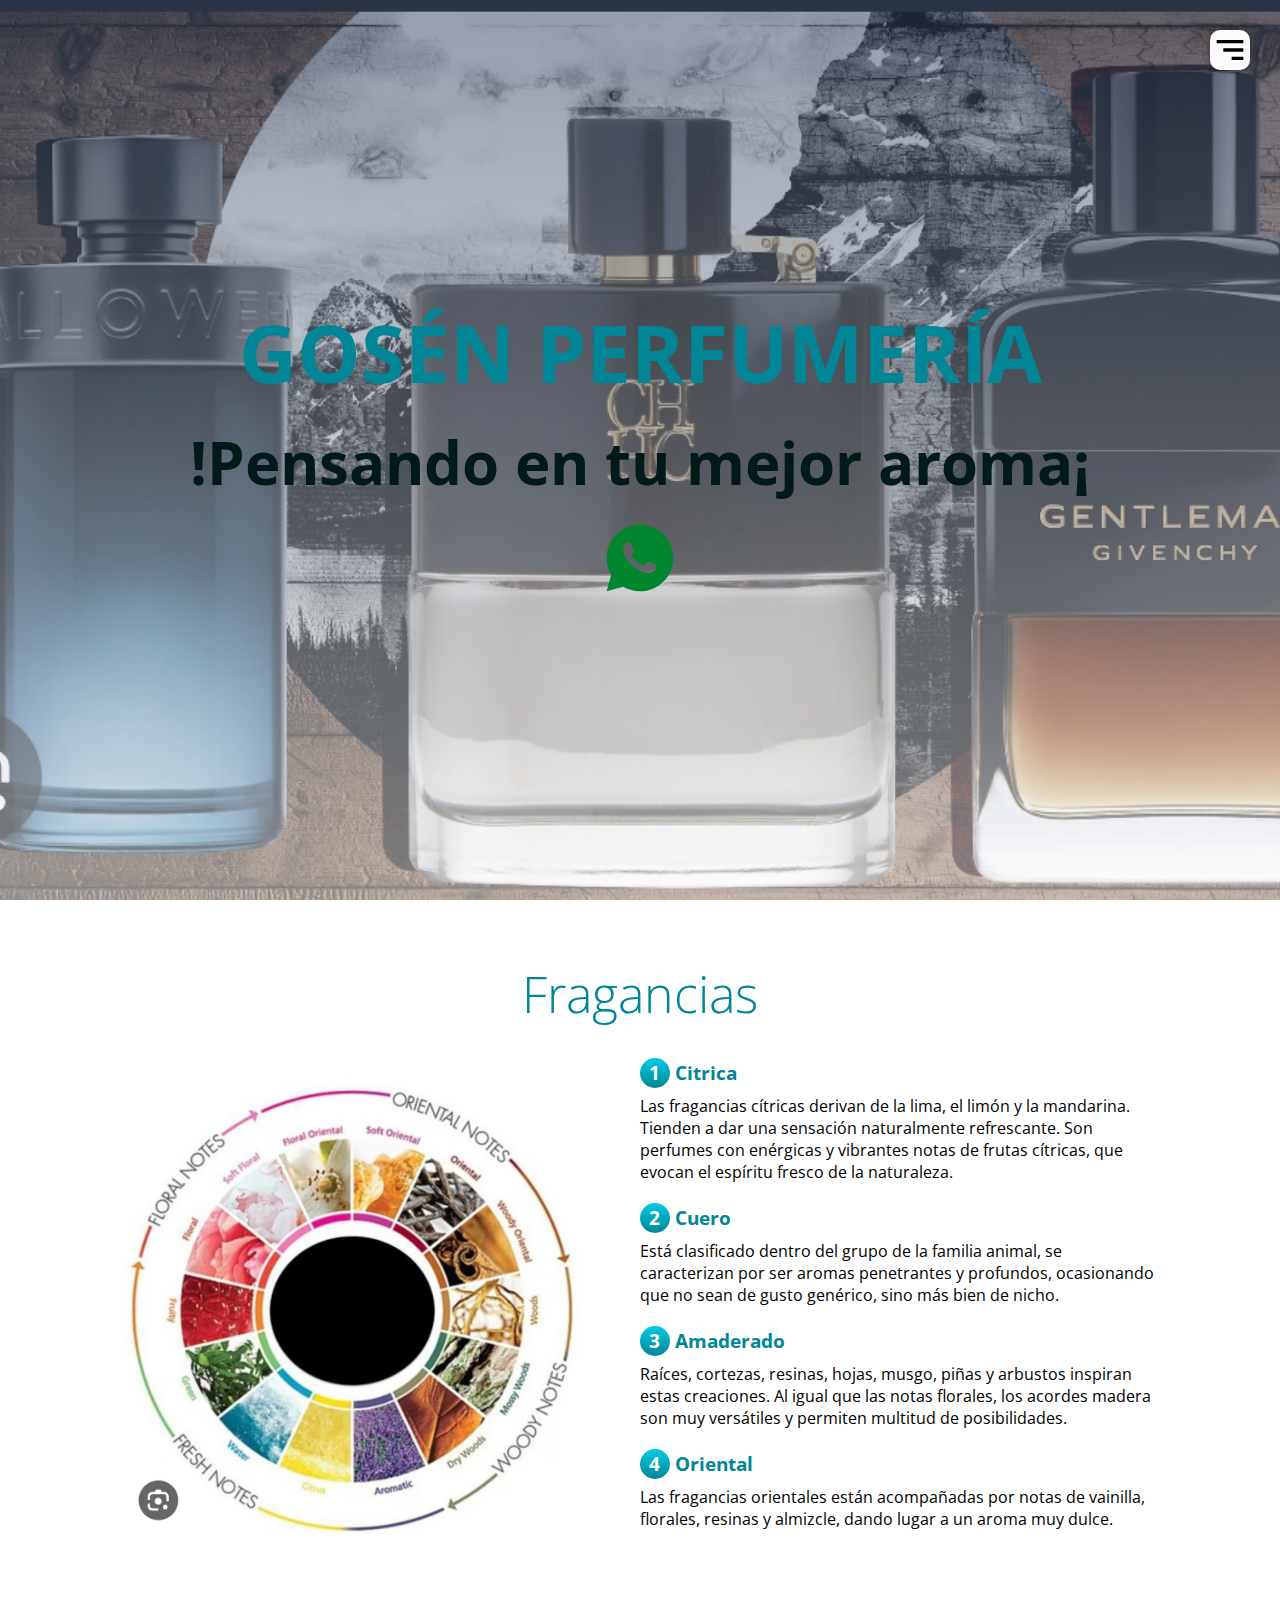
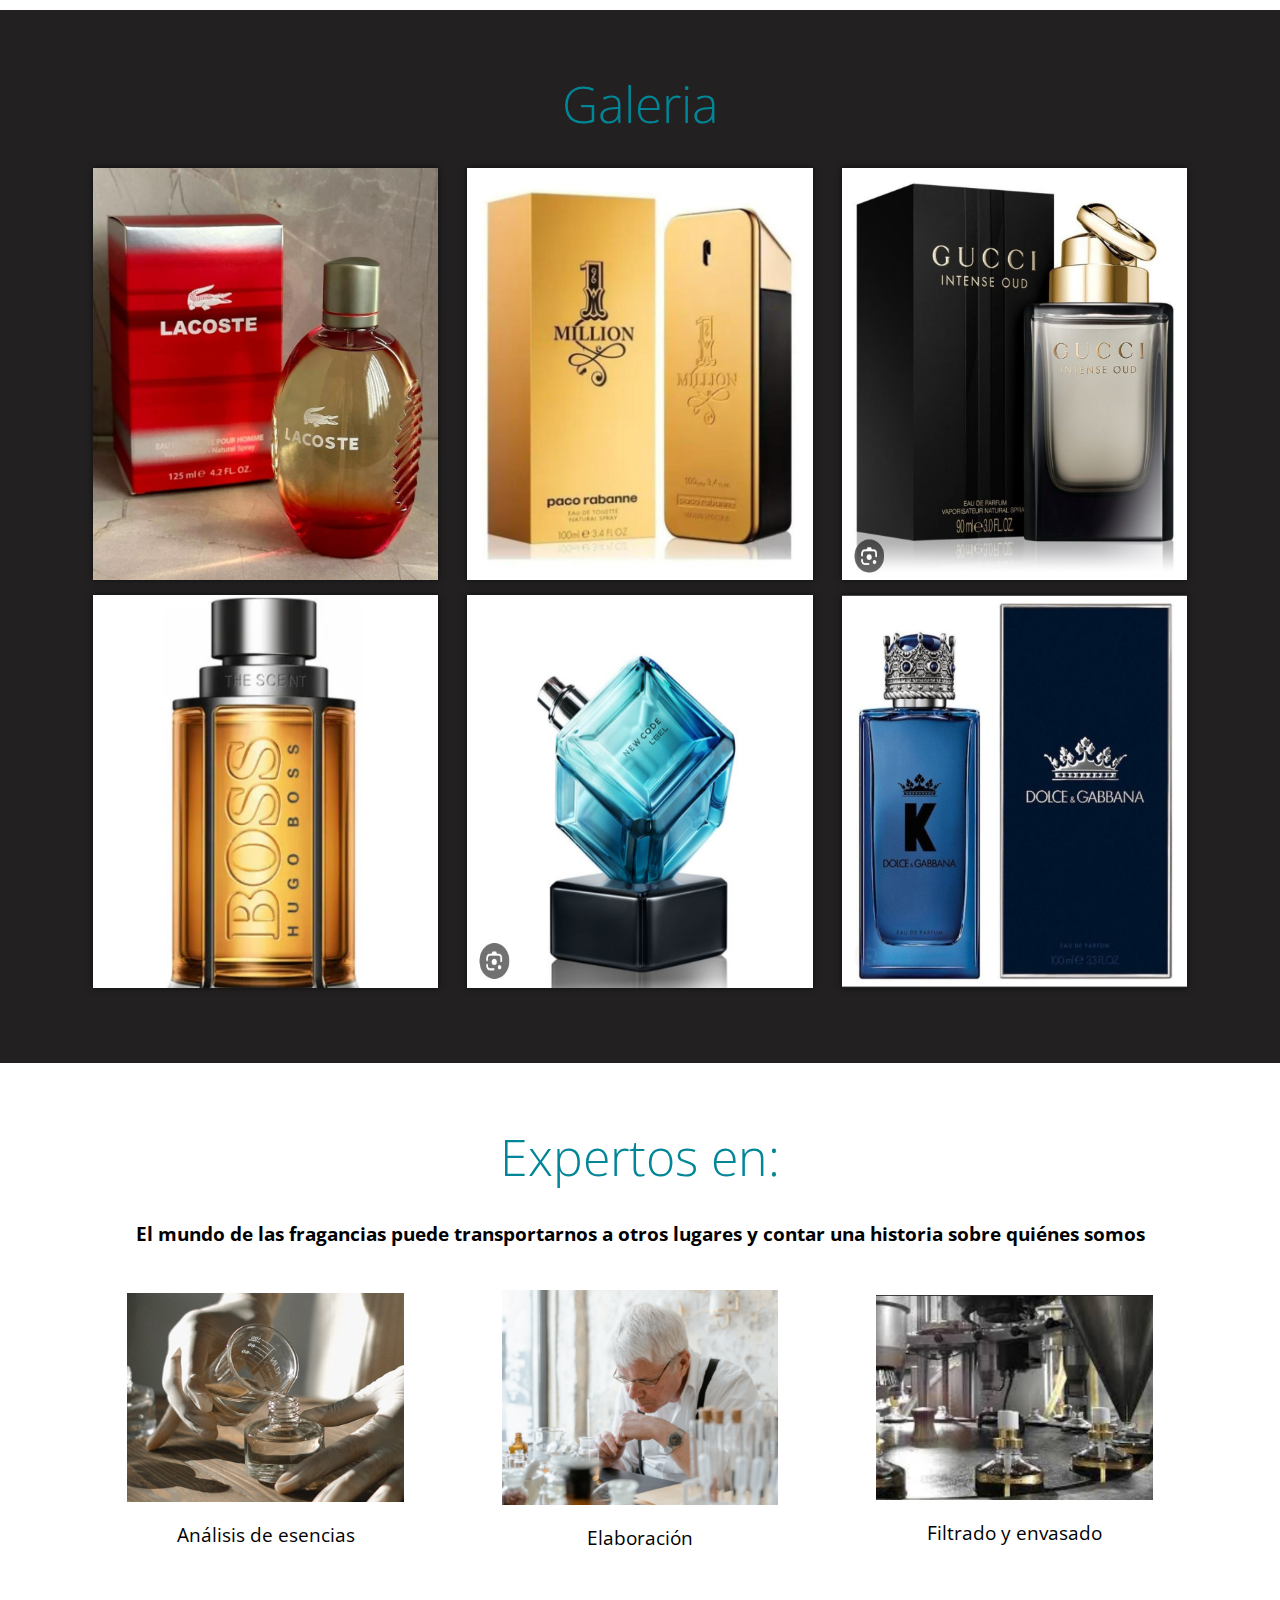
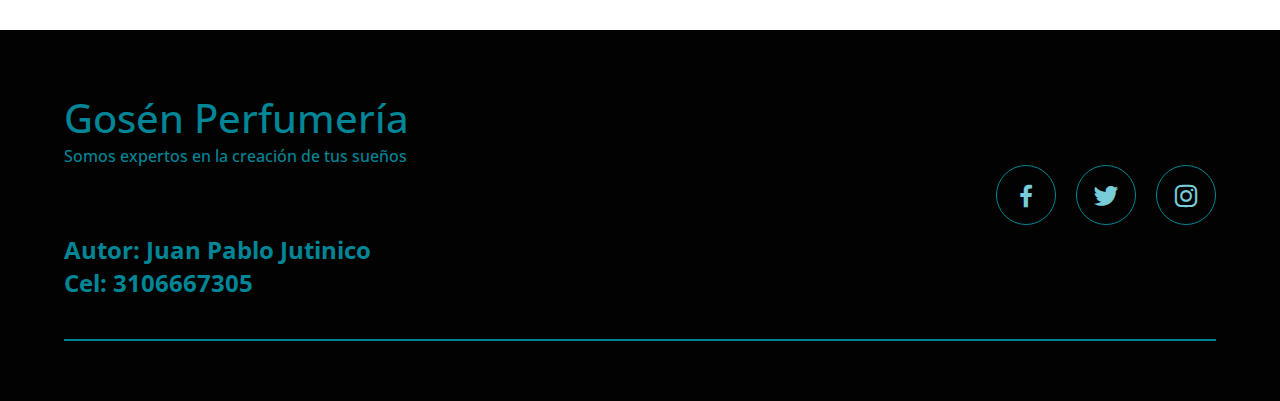
==== commit e8c48958: "Add files via upload" ====
--- a/index.html
+++ b/index.html
@@ -95,7 +95,7 @@
         <div class="contenedor footer-content">
                 <div class="contact-us">
                     <h2 class="brand">Gosén Perfumería</h2>
-                    <p>Somos expertos en la creación de tus sueños</p>
+                    <p>Somos expertos en la creación de tus sueños</p><br><br><br>
                     <h2>Autor: Juan Pablo Jutinico</h2>
                     <h2>Cel: 3106667305</h2>
                 </div>
--- a/estilos.css
+++ b/estilos.css
@@ -308,7 +308,7 @@
     }
 
     .titulo1{
-        font-size: 50px;
+        font-size: 40px;
     }
 
     .contenedor-servicio img{
@@ -370,6 +370,10 @@
     }
 
     .titulo{
+        font-size: 30px;
+    }
+
+    .titulo1{
         font-size: 30px;
     }
 
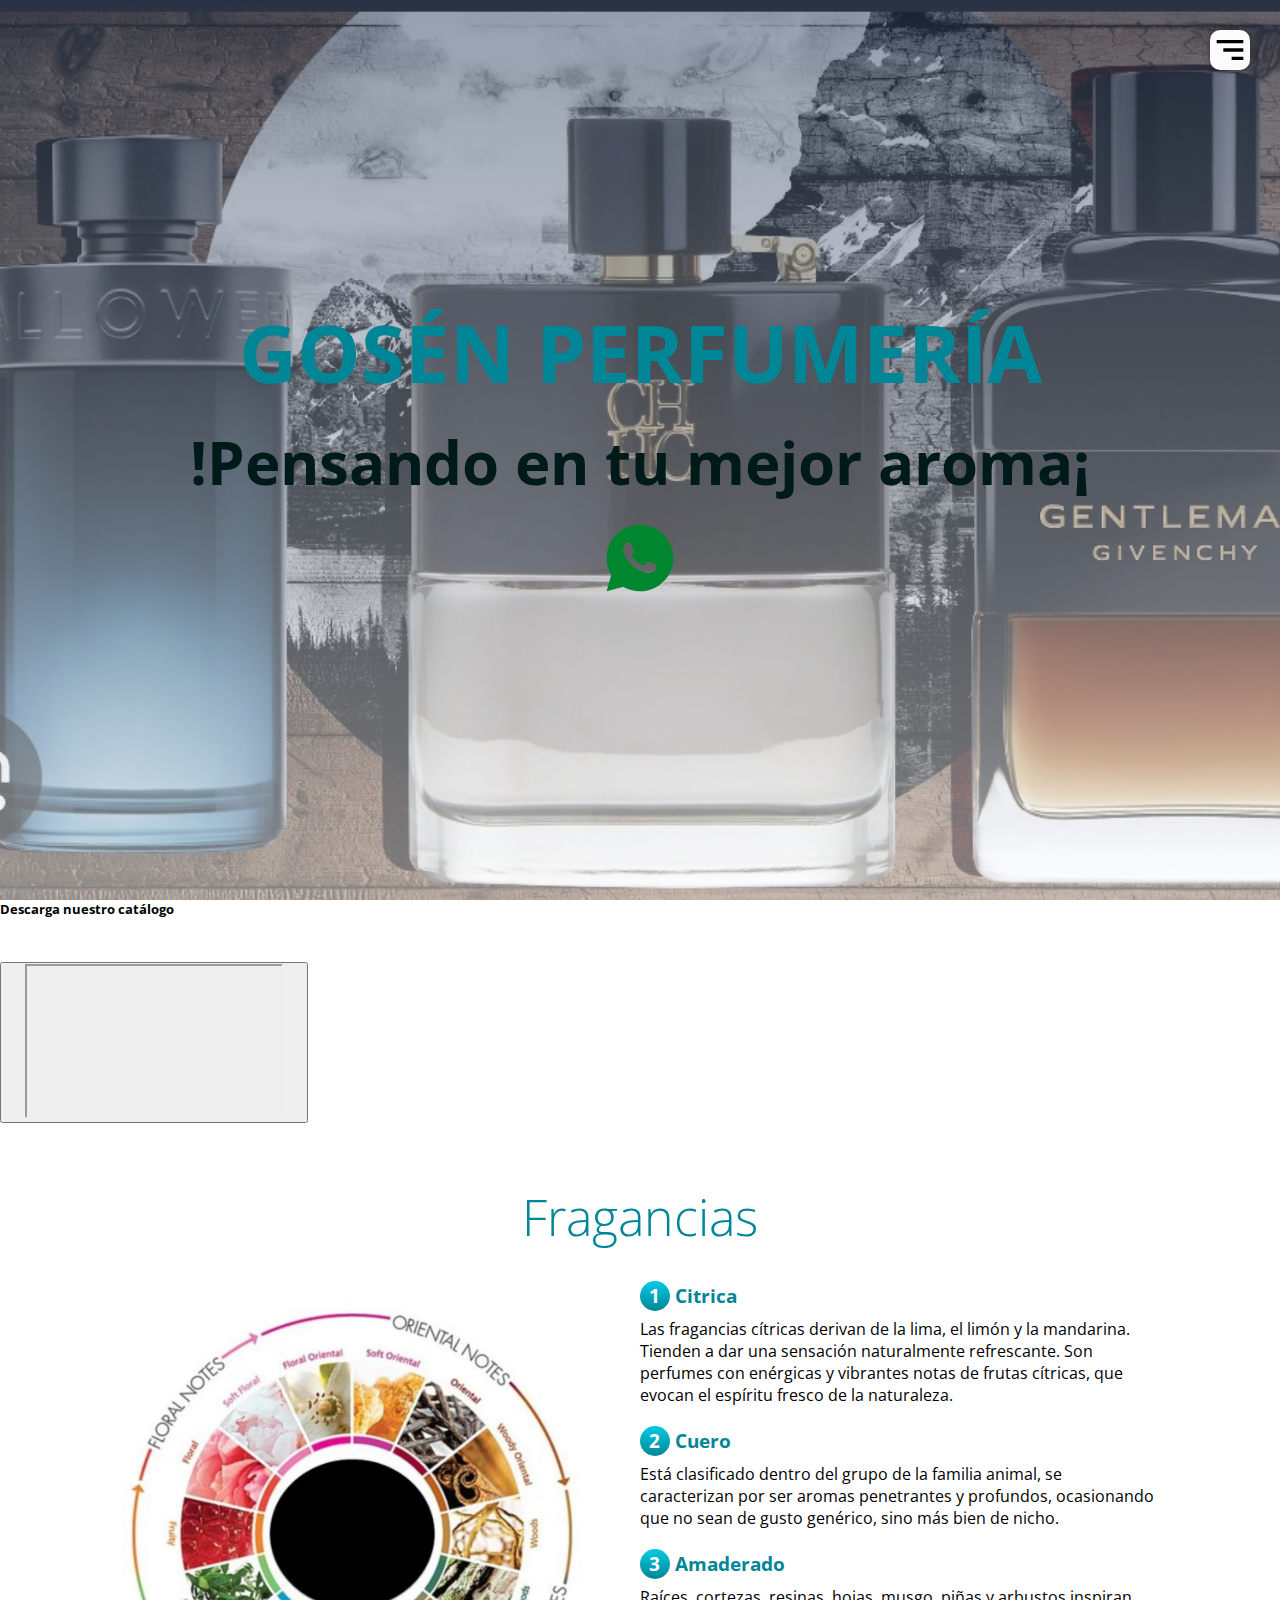
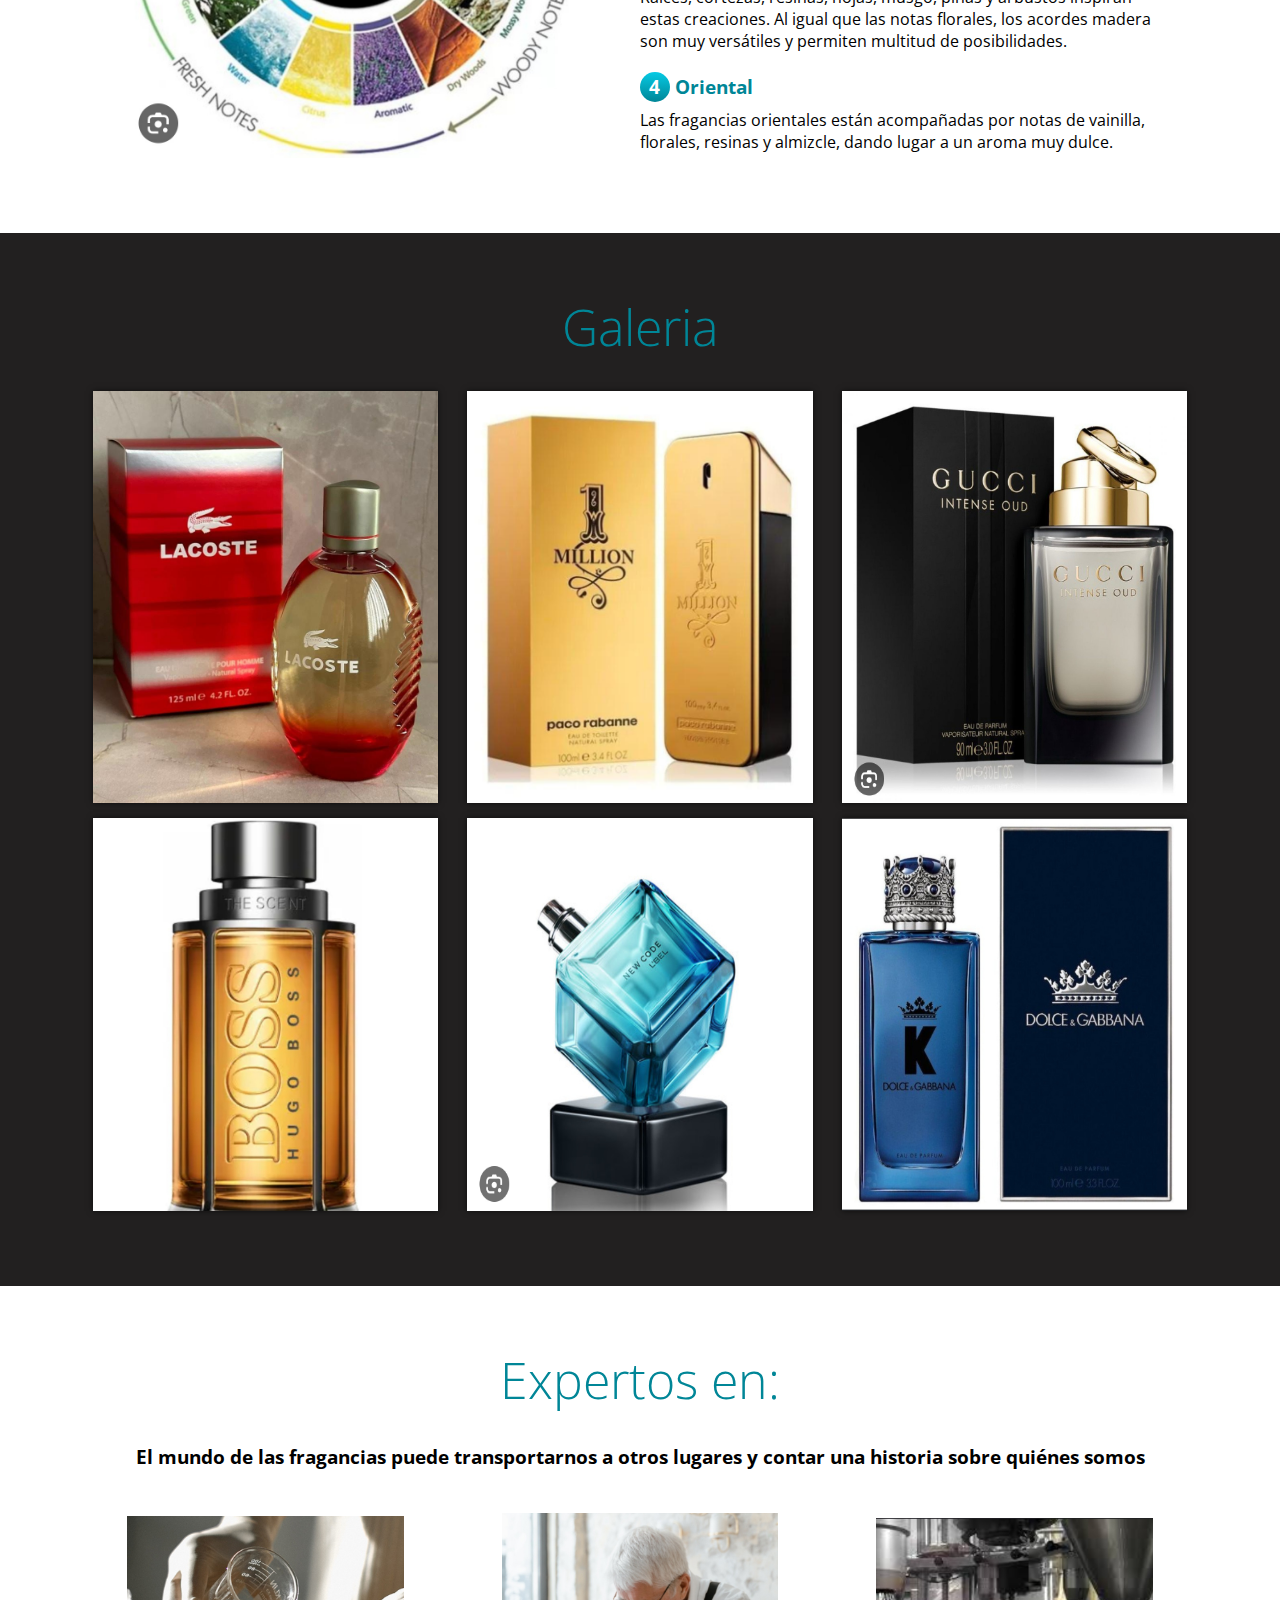
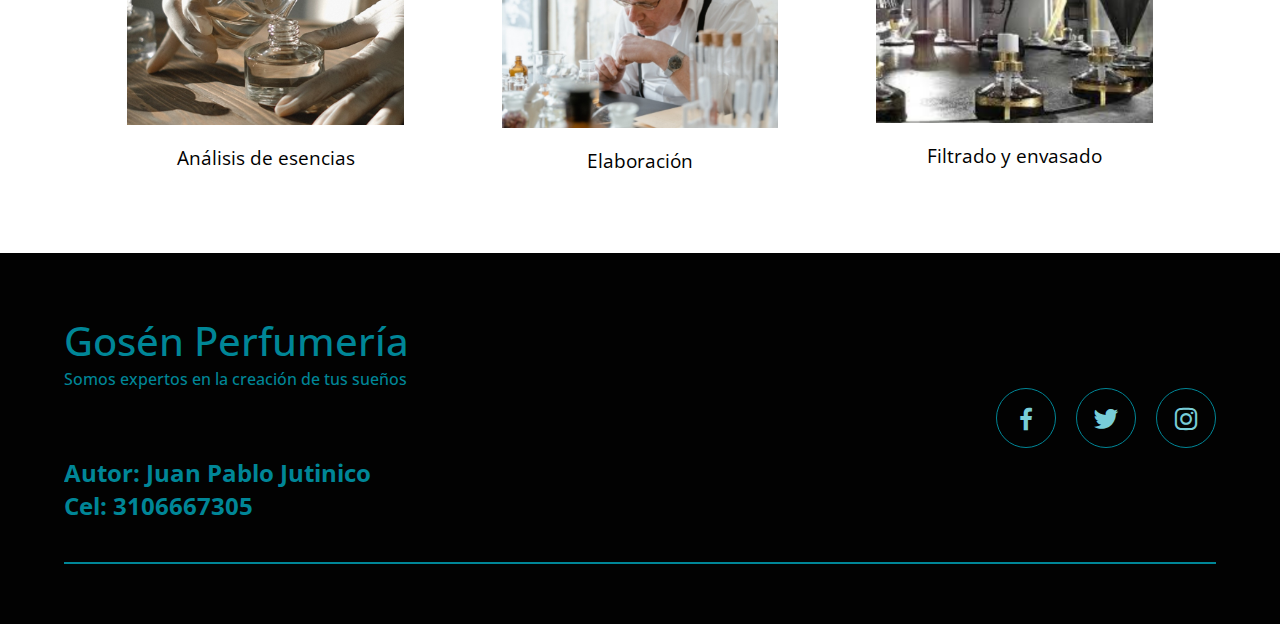
==== commit 11fa5673: "Add files via upload" ====
--- a/index.html
+++ b/index.html
@@ -15,7 +15,7 @@
         <nav class="menu-navegacion">
                 <a href="#inicio">Inicio</a>
                 <a href="#servicio">fragancias</a>
-                <a href="#galeria">Portafolio</a>
+                <a href="#galeria">Galeria</a>
                 <a href="#expertos">Expertos en</a>
                 <a href="#footer">Contacto</a>
         </nav>
@@ -25,8 +25,19 @@
             <a href="https://wa.me/573214734987" class="cta"><img src="img/whatsapp-fill.svg" height="80px"></a>
             
         </div>
+
+       
         
     </header>
+
+    <section class="pdf">
+
+        <h5>Descarga nuestro catálogo</h5><br><br>
+        <button class="button">
+            <iframe src="PERFUMERIA GOSEN.pdf".pdf" width="85%" height="85%"></iframe>
+        </button>
+    </section>
+
     <main>
         <section class="services contenedor" id="servicio">
             <h2 class="subtitulo">Fragancias</h2>
@@ -91,6 +102,10 @@
         </section>
     </main>
 
+
+    
+
+
     <footer id="footer">
         <div class="contenedor footer-content">
                 <div class="contact-us">
